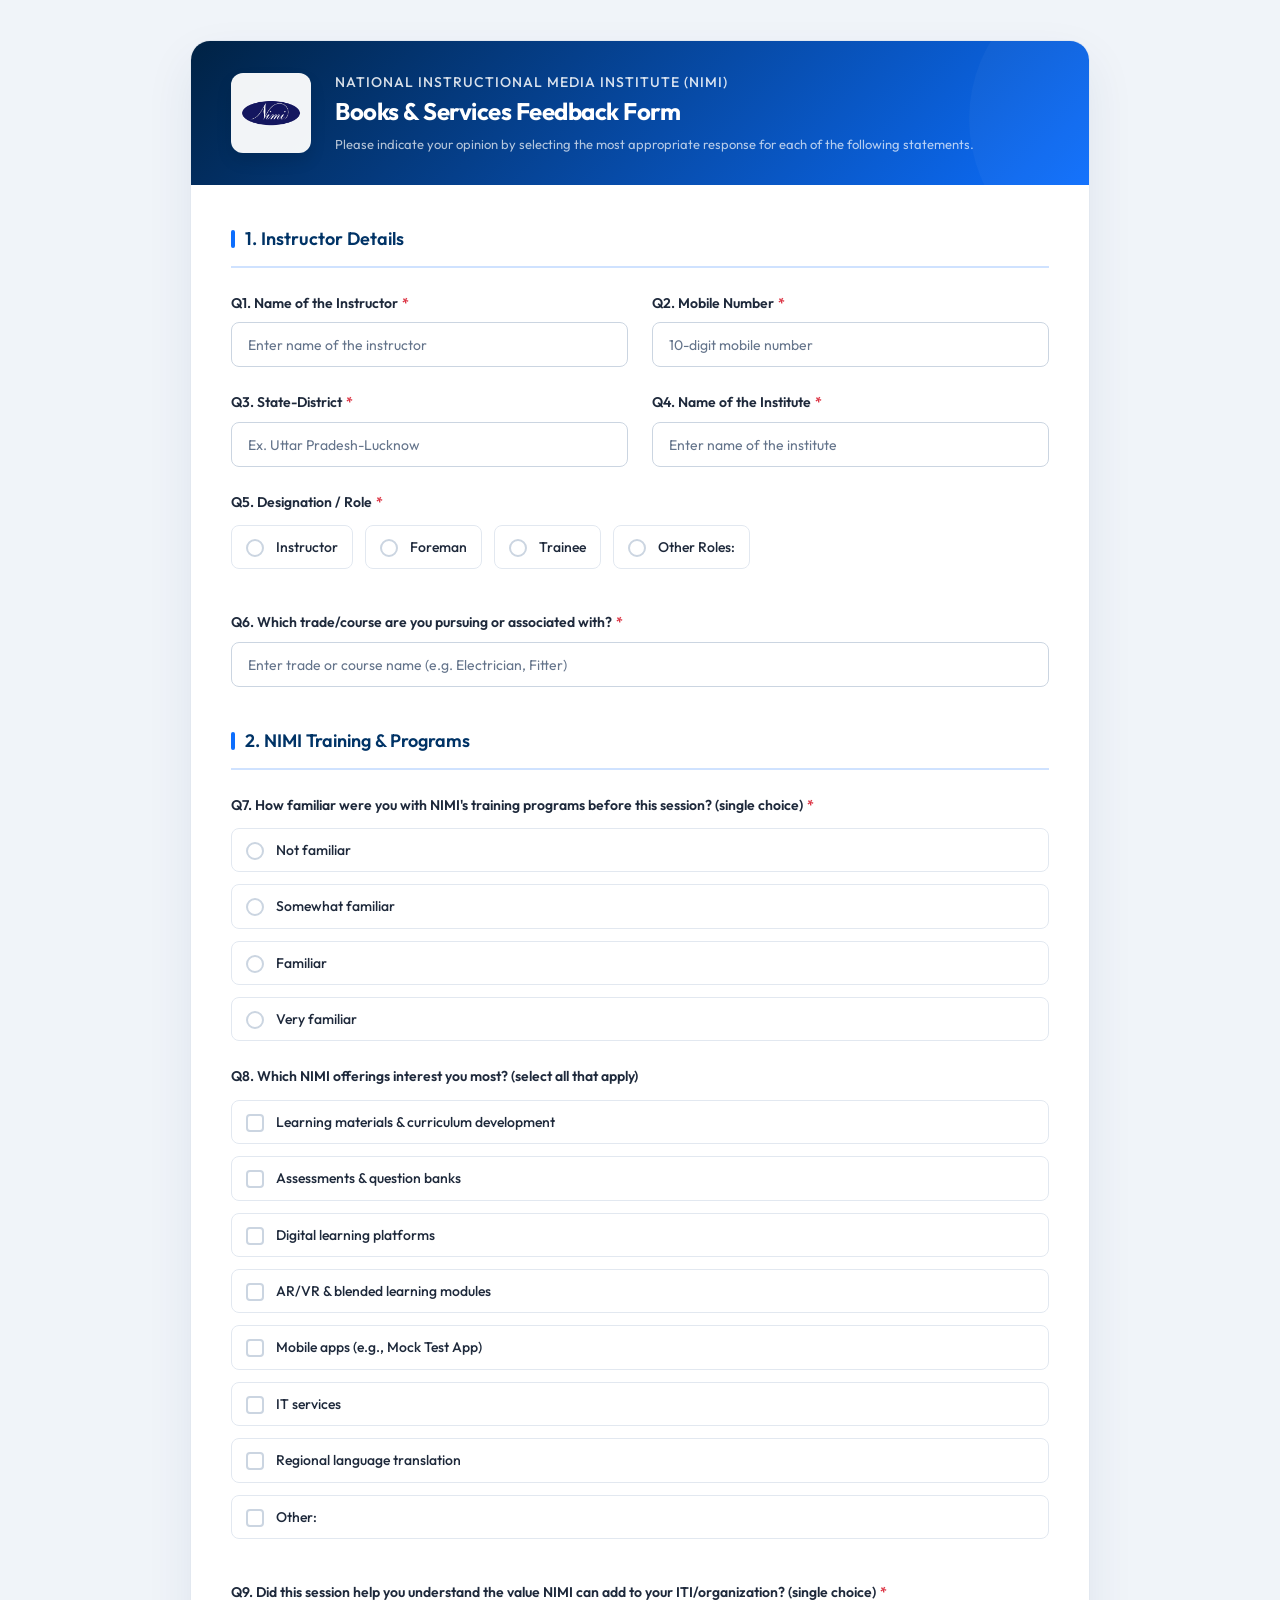
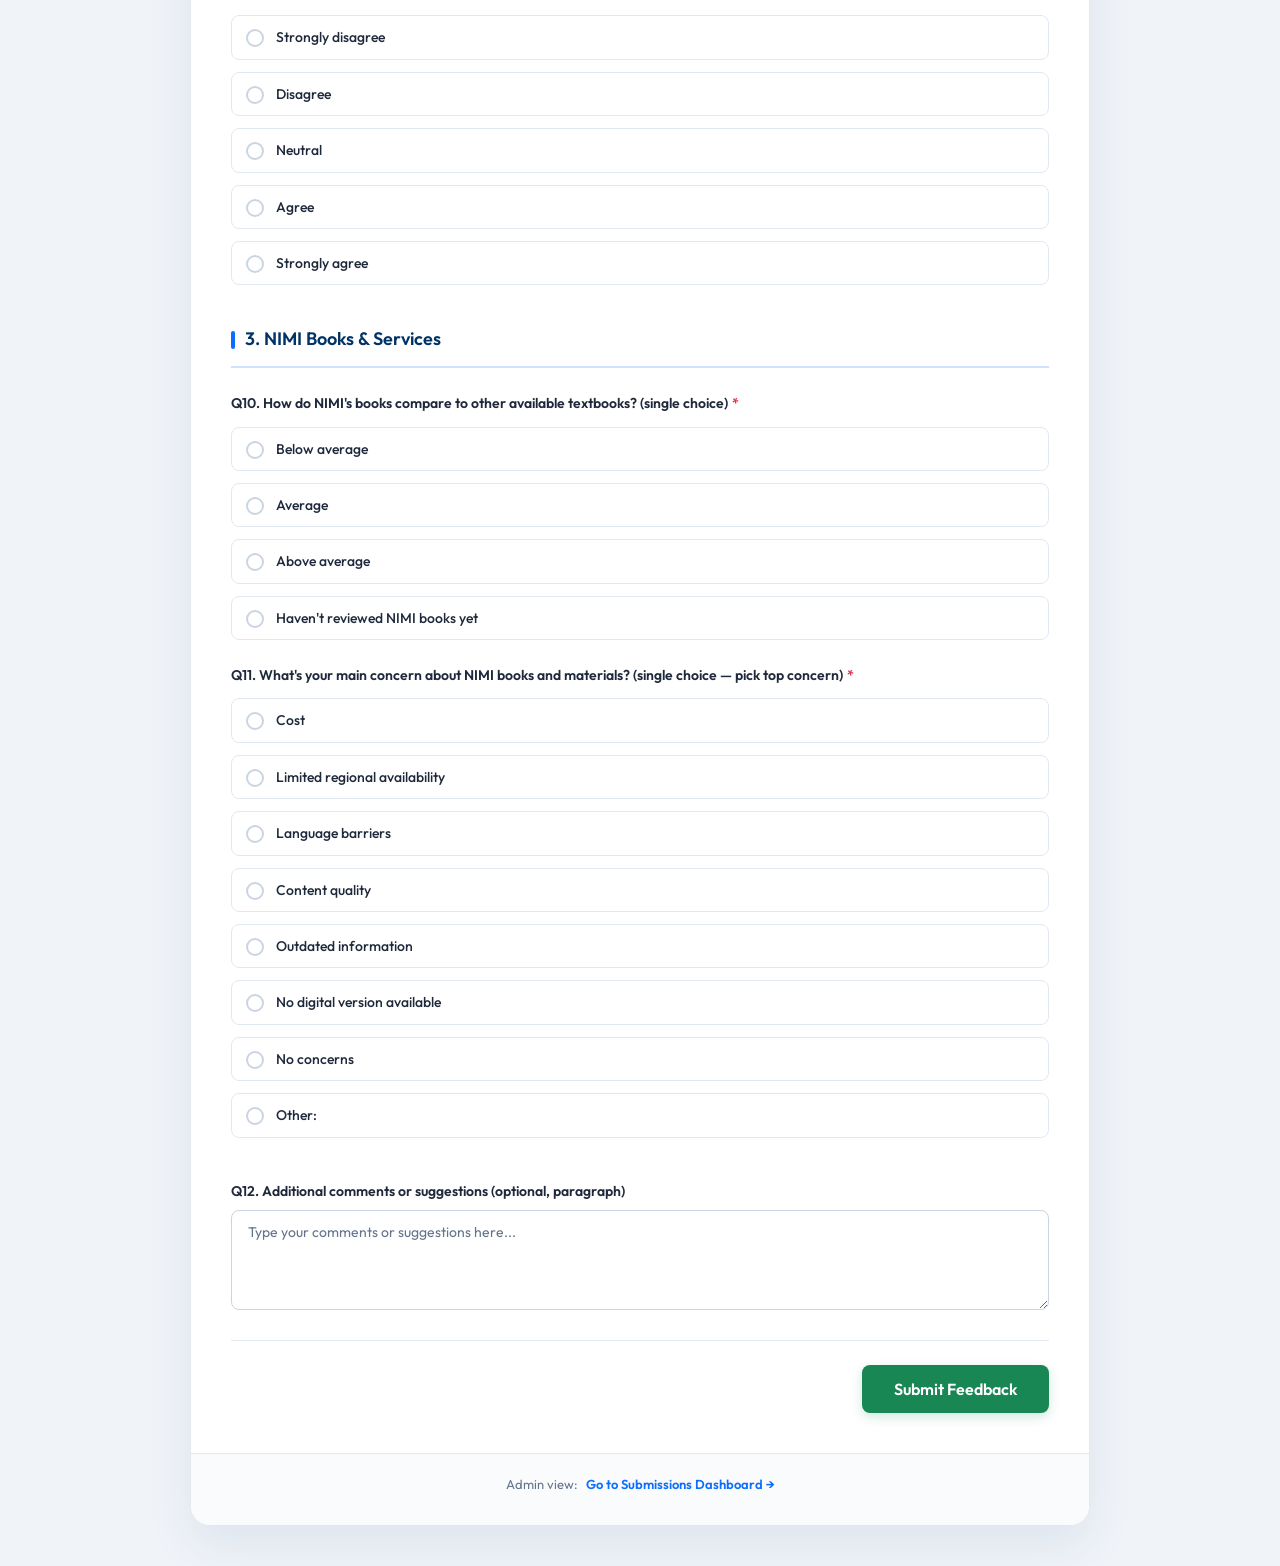
==== index.html @ 2b8c5e29 "Remove Session & Registration Details section" ====
<!DOCTYPE html>
<html lang="en">
<head>
  <meta charset="UTF-8">
  <meta name="viewport" content="width=device-width, initial-scale=1.0">
  <title>NIMI Feedback Form</title>
  <!-- SEO Meta Tags -->
  <meta name="description" content="Provide your valuable feedback on NIMI's training programs, books, and digital services.">
  <link rel="stylesheet" href="css/style.css">
</head>
<body>

  <div class="main-card">
    <!-- Header Banner styled like NIMI Reference Page -->
    <header class="header-banner">
      <div class="logo-container">
        <img src="assets/images/nimilogo.png" alt="NIMI Logo" class="logo-img">
      </div>
      <div class="header-text">
        <h2>National Instructional Media Institute (NIMI)</h2>
        <h1>Books & Services Feedback Form</h1>
        <p class="header-subtitle">Please indicate your opinion by selecting the most appropriate response for each of the following statements.</p>
      </div>
    </header>

    <!-- Feedback Form -->
    <form id="nimi-feedback-form" class="feedback-form" novalidate>
      
      <!-- Section 1: Instructor Details -->
      <section class="form-section">
        <h3 class="section-title">1. Instructor Details</h3>
        
        <div class="form-grid">
          
          <!-- Q1. Name of the Instructor (Col 6) -->
          <div class="form-group col-6">
            <label for="q1-name" class="form-label">
              Q1. Name of the Instructor <span class="required-star">*</span>
            </label>
            <input type="text" id="q1-name" name="entry.664861220" class="form-control" placeholder="Enter name of the instructor" required>
            <span class="error-msg">Please enter name of the instructor.</span>
          </div>

          <!-- Q2. Mobile Number (Col 6) -->
          <div class="form-group col-6">
            <label for="q2-mobile" class="form-label">
              Q2. Mobile Number <span class="required-star">*</span>
            </label>
            <input type="tel" id="q2-mobile" name="entry.2143350599" class="form-control" placeholder="10-digit mobile number" required pattern="[0-9]{10}">
            <span class="error-msg">Please enter a valid 10-digit mobile number.</span>
          </div>

          <!-- Q3. State-District (Col 6) -->
          <div class="form-group col-6">
            <label for="q3-state-district" class="form-label">
              Q3. State-District <span class="required-star">*</span>
            </label>
            <input type="text" id="q3-state-district" name="entry.968278358" class="form-control" placeholder="Ex. Uttar Pradesh-Lucknow" required>
            <span class="error-msg">Please enter State-District.</span>
          </div>

          <!-- Q4. Name of the Institute (Col 6) -->
          <div class="form-group col-6">
            <label for="q4-institute" class="form-label">
              Q4. Name of the Institute <span class="required-star">*</span>
            </label>
            <input type="text" id="q4-institute" name="entry.898493162" class="form-control" placeholder="Enter name of the institute" required>
            <span class="error-msg">Please enter name of the institute.</span>
          </div>

          <!-- Q5. Designation / Role (Col 12) -->
          <div class="form-group col-12">
            <label class="form-label">
              Q5. Designation / Role <span class="required-star">*</span>
            </label>
            <div class="options-list horizontal">
              <label class="option-item">
                <input type="radio" name="entry.1264561356" value="INSTRUCTOR" class="option-input" required>
                <span class="option-label">Instructor</span>
              </label>
              <label class="option-item">
                <input type="radio" name="entry.1264561356" value="FOREMAN" class="option-input">
                <span class="option-label">Foreman</span>
              </label>
              <label class="option-item">
                <input type="radio" name="entry.1264561356" value="TRAINEE" class="option-input">
                <span class="option-label">Trainee</span>
              </label>
              <label class="option-item">
                <input type="radio" name="entry.1264561356" value="__other_option__" id="q5-radio-other" class="option-input">
                <span class="option-label">Other Roles:</span>
              </label>
            </div>
            <!-- Conditional other response field -->
            <div class="other-input-wrapper" id="q5-other-wrapper">
              <input type="text" name="entry.1264561356.other_option_response" id="q5-other-text" class="form-control" placeholder="Please specify your role">
            </div>
            <span class="error-msg">Please select your designation/role.</span>
          </div>

          <!-- Q6. Trade / Course (Col 12) -->
          <div class="form-group col-12">
            <label for="q6-trade" class="form-label">
              Q6. Which trade/course are you pursuing or associated with? <span class="required-star">*</span>
            </label>
            <input type="text" id="q6-trade" name="entry.1746385385" class="form-control" placeholder="Enter trade or course name (e.g. Electrician, Fitter)" required>
            <span class="error-msg">Please enter your trade or course.</span>
          </div>

        </div>


      </section>

      <!-- Section 2: NIMI Training & Programs -->
      <section class="form-section">
        <h3 class="section-title">2. NIMI Training & Programs</h3>
        <div class="form-grid">
          
          <!-- Q7. Familiarity with NIMI -->
          <div class="form-group col-12">
            <label class="form-label">
              Q7. How familiar were you with NIMI's training programs before this session? (single choice) <span class="required-star">*</span>
            </label>
            <div class="options-list">
              <label class="option-item">
                <input type="radio" name="entry.116515421" value="Not aware at all" class="option-input" required>
                <span class="option-label">Not familiar</span>
              </label>
              <label class="option-item">
                <input type="radio" name="entry.116515421" value="Slightly aware" class="option-input">
                <span class="option-label">Somewhat familiar</span>
              </label>
              <label class="option-item">
                <input type="radio" name="entry.116515421" value="Moderately aware" class="option-input">
                <span class="option-label">Familiar</span>
              </label>
              <label class="option-item">
                <input type="radio" name="entry.116515421" value="Extremely aware" class="option-input">
                <span class="option-label">Very familiar</span>
              </label>
            </div>
            <span class="error-msg">Please select your familiarity with NIMI's training programs.</span>
          </div>

          <!-- Q8. NIMI Aspects of Interest (Checkboxes) -->
          <div class="form-group col-12">
            <label class="form-label">
              Q8. Which NIMI offerings interest you most? (select all that apply)
            </label>
            <div class="options-list">
              <label class="option-item">
                <input type="checkbox" name="entry.588684866" value="IMPS / Educational Materials development and modernization" class="option-input">
                <span class="option-label">Learning materials & curriculum development</span>
              </label>
              <label class="option-item">
                <input type="checkbox" name="entry.588684866" value="Assessment and examination services (Question Bank)" class="option-input">
                <span class="option-label">Assessments & question banks</span>
              </label>
              <label class="option-item">
                <input type="checkbox" name="entry.588684866" value="Digital learning platforms (Online)" class="option-input">
                <span class="option-label">Digital learning platforms</span>
              </label>
              <label class="option-item">
                <input type="checkbox" name="entry.588684866" value="AR/VR Modules & Blended Learning" class="option-input">
                <span class="option-label">AR/VR & blended learning modules</span>
              </label>
              <label class="option-item">
                <input type="checkbox" name="entry.588684866" value="Applications (Ex. NIMI Mock Test App)" class="option-input">
                <span class="option-label">Mobile apps (e.g., Mock Test App)</span>
              </label>
              <label class="option-item">
                <input type="checkbox" name="entry.588684866" value="NIMI IT Services" class="option-input">
                <span class="option-label">IT services</span>
              </label>
              <label class="option-item">
                <input type="checkbox" name="entry.588684866" value="Translation Into HIndi And other Regional languages" class="option-input">
                <span class="option-label">Regional language translation</span>
              </label>
              <label class="option-item">
                <input type="checkbox" name="entry.588684866" value="__other_option__" id="q8-checkbox-other" class="option-input">
                <span class="option-label">Other:</span>
              </label>
            </div>
            <!-- Conditional other response field -->
            <div class="other-input-wrapper" id="q8-other-wrapper">
              <input type="text" name="entry.588684866.other_option_response" id="q8-other-text" class="form-control" placeholder="Please specify other offerings">
            </div>
          </div>

          <!-- Q9. Value Addition of Presentation -->
          <div class="form-group col-12">
            <label class="form-label">
              Q9. Did this session help you understand the value NIMI can add to your ITI/organization? (single choice) <span class="required-star">*</span>
            </label>
            <div class="options-list">
              <label class="option-item">
                <input type="radio" name="entry.1160909724" value="Strongly disagree" class="option-input" required>
                <span class="option-label">Strongly disagree</span>
              </label>
              <label class="option-item">
                <input type="radio" name="entry.1160909724" value="Disagree" class="option-input">
                <span class="option-label">Disagree</span>
              </label>
              <label class="option-item">
                <input type="radio" name="entry.1160909724" value="Neutral" class="option-input">
                <span class="option-label">Neutral</span>
              </label>
              <label class="option-item">
                <input type="radio" name="entry.1160909724" value="Agree" class="option-input">
                <span class="option-label">Agree</span>
              </label>
              <label class="option-item">
                <input type="radio" name="entry.1160909724" value="Strongly agree" class="option-input">
                <span class="option-label">Strongly agree</span>
              </label>
            </div>
            <span class="error-msg">Please rate the value addition.</span>
          </div>

        </div>
      </section>

      <!-- Section 3: NIMI Books & Services -->
      <section class="form-section">
        <h3 class="section-title">3. NIMI Books & Services</h3>
        <div class="form-grid">
          
          <!-- Q10. Quality rating -->
          <div class="form-group col-12">
            <label class="form-label">
              Q10. How do NIMI's books compare to other available textbooks? (single choice) <span class="required-star">*</span>
            </label>
            <div class="options-list">
              <label class="option-item">
                <input type="radio" name="entry.197976167" value="below average" class="option-input" required>
                <span class="option-label">Below average</span>
              </label>
              <label class="option-item">
                <input type="radio" name="entry.197976167" value="Average" class="option-input">
                <span class="option-label">Average</span>
              </label>
              <label class="option-item">
                <input type="radio" name="entry.197976167" value="Above average" class="option-input">
                <span class="option-label">Above average</span>
              </label>
              <label class="option-item">
                <input type="radio" name="entry.197976167" value="Haven't seen NIMI books yet" class="option-input">
                <span class="option-label">Haven't reviewed NIMI books yet</span>
              </label>
            </div>
            <span class="error-msg">Please rate how NIMI books compare.</span>
          </div>

          <!-- Q11. Primary concern (Radios) -->
          <div class="form-group col-12">
            <label class="form-label">
              Q11. What's your main concern about NIMI books and materials? (single choice — pick top concern) <span class="required-star">*</span>
            </label>
            <div class="options-list">
              <label class="option-item">
                <input type="radio" name="entry.1081723276" value="Cost/affordability" class="option-input" required>
                <span class="option-label">Cost</span>
              </label>
              <label class="option-item">
                <input type="radio" name="entry.1081723276" value="Limited availability in my region" class="option-input">
                <span class="option-label">Limited regional availability</span>
              </label>
              <label class="option-item">
                <input type="radio" name="entry.1081723276" value="Language barriers" class="option-input">
                <span class="option-label">Language barriers</span>
              </label>
              <label class="option-item">
                <input type="radio" name="entry.1081723276" value="Quality of content" class="option-input">
                <span class="option-label">Content quality</span>
              </label>
              <label class="option-item">
                <input type="radio" name="entry.1081723276" value="Outdated information" class="option-input">
                <span class="option-label">Outdated information</span>
              </label>
              <label class="option-item">
                <input type="radio" name="entry.1081723276" value="Lack of digital versions" class="option-input">
                <span class="option-label">No digital version available</span>
              </label>
              <label class="option-item">
                <input type="radio" name="entry.1081723276" value="No concerns - they meet our needs" class="option-input">
                <span class="option-label">No concerns</span>
              </label>
              <label class="option-item">
                <input type="radio" name="entry.1081723276" value="__other_option__" id="q11-radio-other" class="option-input">
                <span class="option-label">Other:</span>
              </label>
            </div>
            <!-- Conditional other response field -->
            <div class="other-input-wrapper" id="q11-other-wrapper">
              <input type="text" name="entry.1081723276.other_option_response" id="q11-other-text" class="form-control" placeholder="Please specify other concern">
            </div>
            <span class="error-msg">Please select your primary concern.</span>
          </div>

          <!-- Q12. Suggestions -->
          <div class="form-group col-12">
            <label for="q12-comments" class="form-label">
              Q12. Additional comments or suggestions (optional, paragraph)
            </label>
            <textarea id="q12-comments" name="comments_text" class="form-control" placeholder="Type your comments or suggestions here..."></textarea>
          </div>

        </div>
      </section>

      <!-- Form Submission Action -->
      <div class="form-actions">
        <button type="submit" id="submit-btn" class="btn-submit">
          <span class="spinner" id="btn-spinner"></span>
          <span id="btn-text">Submit Feedback</span>
        </button>
      </div>

    </form>

    <!-- Subtle footer linking to submissions dashboard -->
    <div style="text-align: center; padding: 20px 0 30px; border-top: 1px solid var(--border-color); background-color: #fafbfc; display: flex; justify-content: center; align-items: center; gap: 8px;">
      <span style="font-size: 13px; color: var(--text-muted);">Admin view:</span>
      <a href="dashboard.html" style="font-size: 13px; color: var(--primary-color); text-decoration: none; font-weight: 600; transition: color var(--transition-fast);" onmouseover="this.style.color='var(--primary-hover)'" onmouseout="this.style.color='var(--primary-color)'">
        Go to Submissions Dashboard &rarr;
      </a>
    </div>
  </div>

  <!-- Success Modal Popup -->
  <div class="modal-overlay" id="success-modal">
    <div class="modal-card">
      <div class="success-icon-container">
        <svg class="success-svg" viewBox="0 0 52 52">
          <circle class="success-circle" cx="26" cy="26" r="25" fill="none"/>
          <path class="success-check" fill="none" d="M14.1 27.2l7.1 7.2 16.7-16.8"/>
        </svg>
      </div>
      <h3>Feedback Submitted!</h3>
      <p>Thank you for taking the time to share your feedback. Your response has been recorded and sent to the Google Sheet successfully.</p>
      <button class="btn-modal-close" id="close-modal-btn">Close Page</button>
    </div>
  </div>

  <script src="js/script.js"></script>
</body>
</html>
---- css/style.css ----
/* Import Modern Premium Typography */
@import url('https://fonts.googleapis.com/css2?family=Outfit:wght@300;400;500;600;700&display=swap');

/* CSS Variables for Premium Design System */
:root {
  --font-family: 'Outfit', -apple-system, BlinkMacSystemFont, "Segoe UI", Roboto, sans-serif;
  
  /* Color Palette */
  --bg-primary: #f0f4f9;
  --card-bg: #ffffff;
  --text-main: #1e293b;
  --text-muted: #64748b;
  
  --primary-gradient: linear-gradient(135deg, #002244 0%, #0d6efd 100%);
  --primary-color: #0d6efd;
  --primary-hover: #0a58ca;
  --primary-light: #e7f1ff;
  
  --accent-blue: #003366;
  --accent-light: #cfe2ff;
  
  --success-color: #198754;
  --success-light: #d1e7dd;
  --success-border: #badbcc;
  
  --danger-color: #dc3545;
  --danger-light: #f8d7da;
  
  /* Borders and Shadows */
  --border-color: #e2e8f0;
  --input-border: #cbd5e1;
  --input-focus-border: #3b82f6;
  --input-focus-shadow: rgba(59, 130, 246, 0.15);
  
  --radius-sm: 8px;
  --radius-md: 12px;
  --radius-lg: 20px;
  
  --shadow-sm: 0 2px 4px rgba(0, 0, 0, 0.02);
  --shadow-md: 0 10px 20px rgba(0, 51, 102, 0.04);
  --shadow-lg: 0 20px 48px rgba(0, 51, 102, 0.08);
  
  /* Transitions */
  --transition-fast: 0.2s cubic-bezier(0.4, 0, 0.2, 1);
  --transition-normal: 0.3s cubic-bezier(0.4, 0, 0.2, 1);
}

/* Base resets */
* {
  box-sizing: border-box;
  margin: 0;
  padding: 0;
}

body {
  font-family: var(--font-family);
  background-color: var(--bg-primary);
  color: var(--text-main);
  line-height: 1.6;
  -webkit-font-smoothing: antialiased;
  -moz-osx-font-smoothing: grayscale;
  padding: 40px 20px;
  display: flex;
  justify-content: center;
  align-items: center;
  min-height: 100vh;
}

/* Main Container Card */
.main-card {
  background: var(--card-bg);
  width: 100%;
  max-width: 900px;
  border-radius: var(--radius-lg);
  box-shadow: var(--shadow-lg);
  overflow: hidden;
  border: 1px solid var(--border-color);
  animation: slideUp 0.6s cubic-bezier(0.16, 1, 0.3, 1) forwards;
}

/* Header Styling */
.header-banner {
  background: var(--primary-gradient);
  color: white;
  padding: 30px 40px;
  display: flex;
  align-items: center;
  gap: 24px;
  position: relative;
  overflow: hidden;
}

.header-banner::before {
  content: '';
  position: absolute;
  top: -50%;
  right: -20%;
  width: 300px;
  height: 300px;
  background: rgba(255, 255, 255, 0.03);
  border-radius: 50%;
  pointer-events: none;
}

.logo-container {
  background: rgba(255, 255, 255, 0.95);
  padding: 10px;
  border-radius: var(--radius-md);
  box-shadow: 0 8px 16px rgba(0, 0, 0, 0.1);
  display: flex;
  align-items: center;
  justify-content: center;
  flex-shrink: 0;
  width: 80px;
  height: 80px;
  transition: transform var(--transition-normal);
}

.logo-container:hover {
  transform: scale(1.05);
}

.logo-img {
  max-width: 100%;
  max-height: 100%;
  object-fit: contain;
}

.header-text {
  display: flex;
  flex-direction: column;
  gap: 4px;
}

.header-text h1 {
  font-size: 24px;
  font-weight: 700;
  letter-spacing: -0.5px;
  line-height: 1.2;
}

.header-text h2 {
  font-size: 14px;
  font-weight: 500;
  color: rgba(255, 255, 255, 0.85);
  text-transform: uppercase;
  letter-spacing: 1px;
}

.header-subtitle {
  font-size: 13px;
  color: rgba(255, 255, 255, 0.7);
  margin-top: 4px;
}

/* Form Styling */
.feedback-form {
  padding: 40px;
}

/* Section Styling */
.form-section {
  margin-bottom: 40px;
  animation: fadeIn 0.8s ease-out forwards;
}

.form-section:last-of-type {
  margin-bottom: 30px;
}

.section-title {
  font-size: 18px;
  font-weight: 600;
  color: var(--accent-blue);
  padding-bottom: 12px;
  margin-bottom: 24px;
  border-bottom: 2px solid var(--accent-light);
  display: flex;
  align-items: center;
  gap: 10px;
}

.section-title::before {
  content: '';
  display: inline-block;
  width: 4px;
  height: 18px;
  background-color: var(--primary-color);
  border-radius: 2px;
}

/* Grid Layout for Inputs */
.form-grid {
  display: grid;
  grid-template-columns: repeat(12, 1fr);
  gap: 24px;
}

.col-12, .full-width {
  grid-column: span 12;
}

.col-6 {
  grid-column: span 6;
}

.col-4 {
  grid-column: span 4;
}

/* Input Fields */
.form-group {
  display: flex;
  flex-direction: column;
  gap: 8px;
}

.form-label {
  font-size: 14px;
  font-weight: 600;
  color: var(--text-main);
  display: flex;
  align-items: center;
  gap: 4px;
}

.required-star {
  color: var(--danger-color);
}

.form-control {
  font-family: var(--font-family);
  font-size: 15px;
  padding: 12px 16px;
  border: 1px solid var(--input-border);
  border-radius: var(--radius-sm);
  color: var(--text-main);
  background-color: #ffffff;
  transition: border-color var(--transition-fast), box-shadow var(--transition-fast);
  width: 100%;
  outline: none;
}

.form-control:focus {
  border-color: var(--input-focus-border);
  box-shadow: 0 0 0 4px var(--input-focus-shadow);
}

.form-control::placeholder {
  color: var(--text-muted);
  font-size: 14px;
}

.form-hint {
  font-size: 12px;
  color: var(--text-muted);
  margin-top: 2px;
}

/* Textarea Specific */
textarea.form-control {
  resize: vertical;
  min-height: 100px;
}

/* Option Groups (Radios & Checkboxes) */
.options-list {
  display: flex;
  flex-direction: column;
  gap: 12px;
  margin-top: 4px;
}

.options-list.horizontal {
  flex-direction: row;
  flex-wrap: wrap;
}

.option-item {
  display: flex;
  align-items: flex-start;
  gap: 12px;
  cursor: pointer;
  padding: 10px 14px;
  border: 1px solid var(--border-color);
  border-radius: var(--radius-sm);
  transition: background-color var(--transition-fast), border-color var(--transition-fast);
}

.option-item:hover {
  background-color: var(--primary-light);
  border-color: var(--accent-light);
}

/* Custom Checkbox and Radio styling */
.option-input {
  appearance: none;
  -webkit-appearance: none;
  background-color: #fff;
  margin: 3px 0 0 0;
  font: inherit;
  color: var(--primary-color);
  width: 18px;
  height: 18px;
  border: 2px solid var(--input-border);
  display: grid;
  place-content: center;
  transition: border-color var(--transition-fast), background-color var(--transition-fast);
  cursor: pointer;
  flex-shrink: 0;
}

/* Radio Specific shape */
.option-input[type="radio"] {
  border-radius: 50%;
}

.option-input[type="radio"]::before {
  content: "";
  width: 8px;
  height: 8px;
  border-radius: 50%;
  transform: scale(0);
  transition: var(--transition-fast) transform;
  background-color: #fff;
}

.option-input[type="radio"]:checked {
  background-color: var(--primary-color);
  border-color: var(--primary-color);
}

.option-input[type="radio"]:checked::before {
  transform: scale(1);
}

/* Checkbox Specific shape */
.option-input[type="checkbox"] {
  border-radius: 4px;
}

.option-input[type="checkbox"]::before {
  content: "";
  width: 10px;
  height: 6px;
  border-left: 2px solid #fff;
  border-bottom: 2px solid #fff;
  transform: rotate(-45deg) scale(0);
  transform-origin: bottom left;
  margin-top: -3px;
  margin-left: 1px;
  transition: var(--transition-fast) transform;
}

.option-input[type="checkbox"]:checked {
  background-color: var(--primary-color);
  border-color: var(--primary-color);
}

.option-input[type="checkbox"]:checked::before {
  transform: rotate(-45deg) scale(1);
}

.option-label {
  font-size: 14px;
  font-weight: 500;
  color: var(--text-main);
  user-select: none;
  cursor: pointer;
}

/* Conditional Other Text Field wrapper */
.other-input-wrapper {
  margin-top: 10px;
  margin-left: 30px;
  max-height: 0;
  overflow: hidden;
  opacity: 0;
  transition: max-height var(--transition-normal) ease-out, opacity var(--transition-normal) ease-out;
}

.other-input-wrapper.show {
  max-height: 100px;
  opacity: 1;
}

/* Premium 1-5 Rating Scale styling */
.rating-scale-container {
  display: flex;
  flex-direction: column;
  gap: 10px;
  margin-top: 6px;
}

.rating-scale {
  display: flex;
  gap: 16px;
  justify-content: flex-start;
  align-items: center;
}

.rating-option {
  position: relative;
  cursor: pointer;
  width: 50px;
  height: 50px;
  display: flex;
  justify-content: center;
  align-items: center;
}

.rating-option input[type="radio"] {
  position: absolute;
  opacity: 0;
  width: 0;
  height: 0;
}

.rating-number {
  width: 100%;
  height: 100%;
  display: flex;
  justify-content: center;
  align-items: center;
  border-radius: 50%;
  border: 2px solid var(--input-border);
  background-color: #fff;
  font-size: 16px;
  font-weight: 600;
  color: var(--text-main);
  transition: all var(--transition-fast);
}

.rating-option:hover .rating-number {
  border-color: var(--primary-color);
  background-color: var(--primary-light);
  transform: translateY(-2px);
  box-shadow: 0 4px 8px rgba(13, 110, 253, 0.15);
}

.rating-option input[type="radio"]:checked + .rating-number {
  background: var(--primary-gradient);
  border-color: transparent;
  color: #ffffff;
  transform: scale(1.08);
  box-shadow: 0 6px 12px rgba(13, 110, 253, 0.25);
}

.rating-option input[type="radio"]:focus-visible + .rating-number {
  outline: none;
  box-shadow: 0 0 0 4px var(--input-focus-shadow);
  border-color: var(--input-focus-border);
}

.rating-labels {
  display: flex;
  justify-content: space-between;
  max-width: 314px;
  padding: 0 4px;
  font-size: 12px;
  font-weight: 600;
  color: var(--text-muted);
  text-transform: uppercase;
  letter-spacing: 0.5px;
}

/* Form Actions (Submit) */
.form-actions {
  display: flex;
  justify-content: flex-end;
  margin-top: 30px;
  border-top: 1px solid var(--border-color);
  padding-top: 24px;
}

.btn-submit {
  font-family: var(--font-family);
  font-size: 16px;
  font-weight: 600;
  color: #ffffff;
  background-color: var(--success-color);
  border: none;
  border-radius: var(--radius-sm);
  padding: 14px 32px;
  cursor: pointer;
  box-shadow: 0 4px 12px rgba(25, 135, 84, 0.2);
  transition: background-color var(--transition-fast), transform var(--transition-fast), box-shadow var(--transition-fast);
  display: flex;
  align-items: center;
  gap: 10px;
}

.btn-submit:hover {
  background-color: #146c43;
  box-shadow: 0 6px 16px rgba(25, 135, 84, 0.3);
  transform: translateY(-1px);
}

.btn-submit:active {
  transform: translateY(0);
}

.btn-submit:disabled {
  background-color: var(--text-muted);
  cursor: not-allowed;
  box-shadow: none;
  transform: none;
}

/* Loading spinner */
.spinner {
  width: 20px;
  height: 20px;
  border: 3px solid rgba(255, 255, 255, 0.3);
  border-radius: 50%;
  border-top-color: #fff;
  animation: spin 1s linear infinite;
  display: none;
}

/* Modal Overlay (Success popup) */
.modal-overlay {
  position: fixed;
  top: 0;
  left: 0;
  right: 0;
  bottom: 0;
  background-color: rgba(0, 34, 68, 0.4);
  backdrop-filter: blur(8px);
  -webkit-backdrop-filter: blur(8px);
  display: flex;
  justify-content: center;
  align-items: center;
  z-index: 1000;
  opacity: 0;
  pointer-events: none;
  transition: opacity var(--transition-normal);
  padding: 20px;
}

.modal-overlay.show {
  opacity: 1;
  pointer-events: all;
}

.modal-card {
  background: var(--card-bg);
  max-width: 480px;
  width: 100%;
  border-radius: var(--radius-lg);
  box-shadow: var(--shadow-lg);
  padding: 40px;
  text-align: center;
  border: 1px solid var(--border-color);
  transform: scale(0.9);
  transition: transform var(--transition-normal);
  display: flex;
  flex-direction: column;
  align-items: center;
  gap: 20px;
}

.modal-overlay.show .modal-card {
  transform: scale(1);
}

.success-icon-container {
  width: 80px;
  height: 80px;
  background-color: var(--success-light);
  border-radius: 50%;
  display: flex;
  align-items: center;
  justify-content: center;
  animation: pulseSuccess 2s infinite;
}

.success-svg {
  width: 40px;
  height: 40px;
  stroke: var(--success-color);
  stroke-width: 3px;
  fill: none;
  stroke-dasharray: 100;
  stroke-dashoffset: 100;
}

.modal-overlay.show .success-svg {
  animation: drawCheck 0.8s 0.3s ease-in-out forwards;
}

.modal-card h3 {
  font-size: 22px;
  font-weight: 700;
  color: var(--accent-blue);
}

.modal-card p {
  font-size: 15px;
  color: var(--text-muted);
  line-height: 1.5;
}

.btn-modal-close {
  font-family: var(--font-family);
  font-size: 14px;
  font-weight: 600;
  color: var(--primary-color);
  background-color: var(--primary-light);
  border: none;
  border-radius: var(--radius-sm);
  padding: 12px 24px;
  cursor: pointer;
  transition: background-color var(--transition-fast), color var(--transition-fast);
  margin-top: 10px;
}

.btn-modal-close:hover {
  background-color: var(--primary-color);
  color: #ffffff;
}

/* Animations */
@keyframes slideUp {
  from {
    opacity: 0;
    transform: translateY(30px);
  }
  to {
    opacity: 1;
    transform: translateY(0);
  }
}

@keyframes fadeIn {
  from {
    opacity: 0;
  }
  to {
    opacity: 1;
  }
}

@keyframes spin {
  to { transform: rotate(360deg); }
}

@keyframes pulseSuccess {
  0% {
    box-shadow: 0 0 0 0 rgba(25, 135, 84, 0.4);
  }
  70% {
    box-shadow: 0 0 0 15px rgba(25, 135, 84, 0);
  }
  100% {
    box-shadow: 0 0 0 0 rgba(25, 135, 84, 0);
  }
}

@keyframes drawCheck {
  to {
    stroke-dashoffset: 0;
  }
}

/* Error States */
.error-msg {
  color: var(--danger-color);
  font-size: 12px;
  font-weight: 500;
  margin-top: 4px;
  display: none;
}

.form-group.has-error .form-control {
  border-color: var(--danger-color);
}

.form-group.has-error .form-control:focus {
  box-shadow: 0 0 0 4px rgba(220, 53, 69, 0.15);
}

.form-group.has-error .error-msg {
  display: block;
}

/* Media Queries for Mobile Responsiveness */
@media (max-width: 768px) {
  body {
    padding: 20px 10px;
  }
  
  .header-banner {
    padding: 24px 20px;
    flex-direction: column;
    text-align: center;
    gap: 16px;
  }
  
  .logo-container {
    width: 70px;
    height: 70px;
    padding: 8px;
  }
  
  .header-text h1 {
    font-size: 20px;
  }
  
  .feedback-form {
    padding: 24px 20px;
  }
  
  .form-grid {
    grid-template-columns: repeat(12, 1fr);
    gap: 20px;
  }
  
  .col-12, .col-6, .col-4, .full-width {
    grid-column: span 12;
  }
  
  .other-input-wrapper {
    margin-left: 20px;
  }
  
  .form-actions {
    justify-content: center;
  }
  
  .btn-submit {
    width: 100%;
    justify-content: center;
  }
}
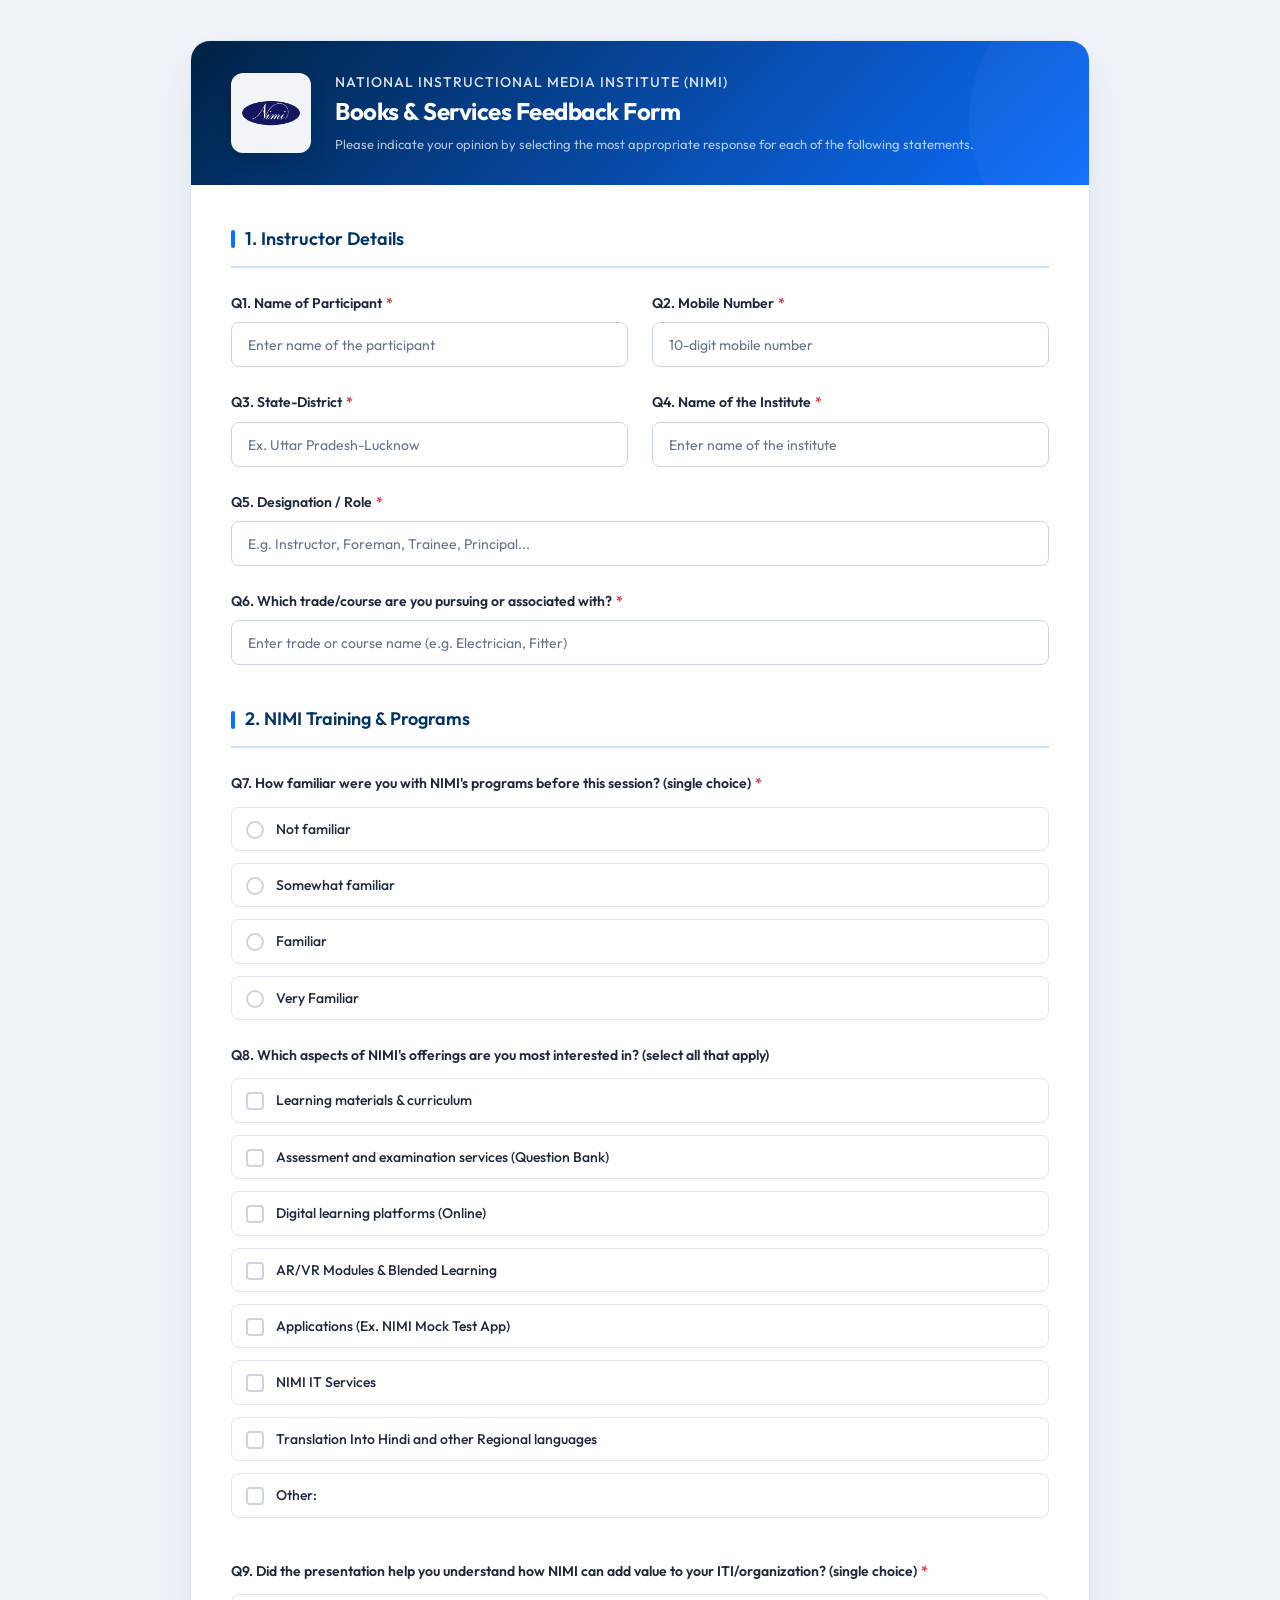
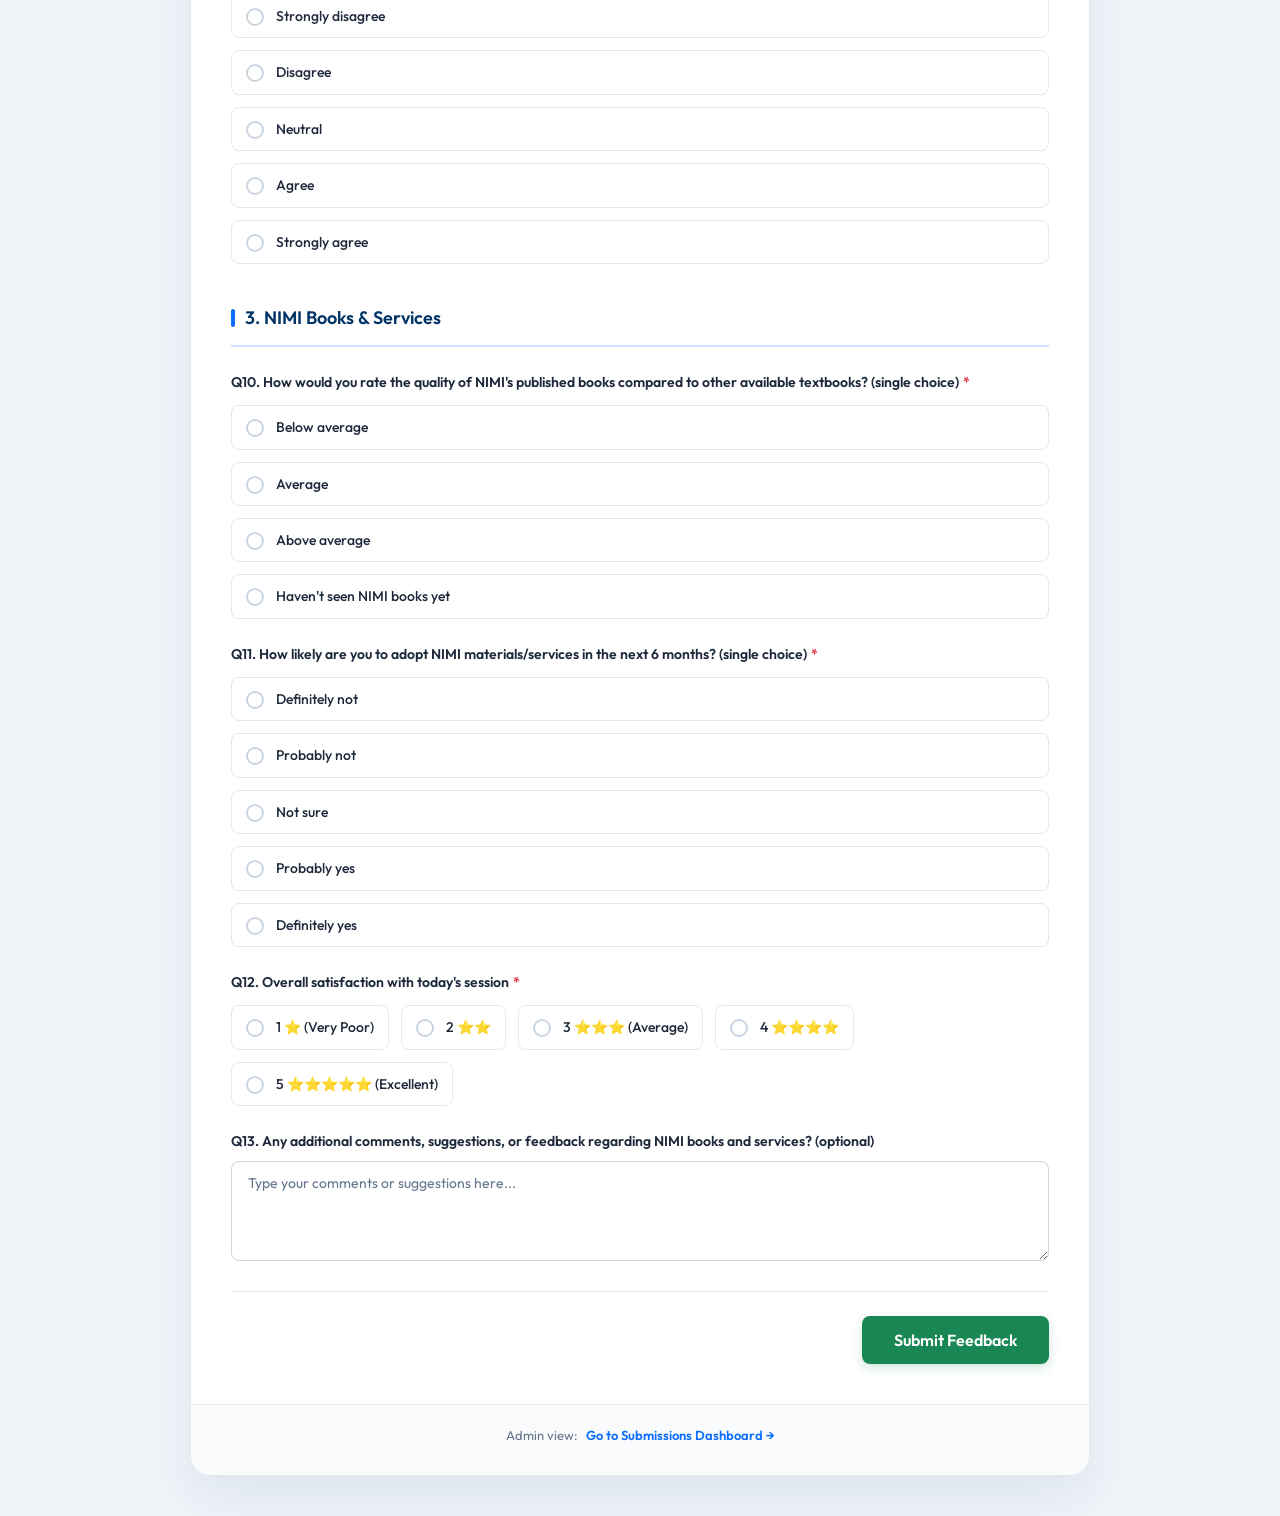
==== commit 7bf53bcc: "Update form to match NIMI Google Form (Q1-Q13, new entry IDs, Q11=likelihood, Q12=satisfaction)" ====
--- a/index.html
+++ b/index.html
@@ -32,13 +32,13 @@
         
         <div class="form-grid">
           
-          <!-- Q1. Name of the Instructor (Col 6) -->
+          <!-- Q1. Name of Participant (Col 6) -->
           <div class="form-group col-6">
             <label for="q1-name" class="form-label">
-              Q1. Name of the Instructor <span class="required-star">*</span>
-            </label>
-            <input type="text" id="q1-name" name="entry.664861220" class="form-control" placeholder="Enter name of the instructor" required>
-            <span class="error-msg">Please enter name of the instructor.</span>
+              Q1. Name of Participant <span class="required-star">*</span>
+            </label>
+            <input type="text" id="q1-name" name="entry.1195055244" class="form-control" placeholder="Enter name of the participant" required>
+            <span class="error-msg">Please enter name of the participant.</span>
           </div>
 
           <!-- Q2. Mobile Number (Col 6) -->
@@ -46,7 +46,7 @@
             <label for="q2-mobile" class="form-label">
               Q2. Mobile Number <span class="required-star">*</span>
             </label>
-            <input type="tel" id="q2-mobile" name="entry.2143350599" class="form-control" placeholder="10-digit mobile number" required pattern="[0-9]{10}">
+            <input type="tel" id="q2-mobile" name="entry.403944261" class="form-control" placeholder="10-digit mobile number" required pattern="[0-9]{10}">
             <span class="error-msg">Please enter a valid 10-digit mobile number.</span>
           </div>
 
@@ -55,7 +55,7 @@
             <label for="q3-state-district" class="form-label">
               Q3. State-District <span class="required-star">*</span>
             </label>
-            <input type="text" id="q3-state-district" name="entry.968278358" class="form-control" placeholder="Ex. Uttar Pradesh-Lucknow" required>
+            <input type="text" id="q3-state-district" name="entry.1801589120" class="form-control" placeholder="Ex. Uttar Pradesh-Lucknow" required>
             <span class="error-msg">Please enter State-District.</span>
           </div>
 
@@ -64,38 +64,17 @@
             <label for="q4-institute" class="form-label">
               Q4. Name of the Institute <span class="required-star">*</span>
             </label>
-            <input type="text" id="q4-institute" name="entry.898493162" class="form-control" placeholder="Enter name of the institute" required>
+            <input type="text" id="q4-institute" name="entry.8715253" class="form-control" placeholder="Enter name of the institute" required>
             <span class="error-msg">Please enter name of the institute.</span>
           </div>
 
           <!-- Q5. Designation / Role (Col 12) -->
           <div class="form-group col-12">
-            <label class="form-label">
+            <label for="q5-designation" class="form-label">
               Q5. Designation / Role <span class="required-star">*</span>
             </label>
-            <div class="options-list horizontal">
-              <label class="option-item">
-                <input type="radio" name="entry.1264561356" value="INSTRUCTOR" class="option-input" required>
-                <span class="option-label">Instructor</span>
-              </label>
-              <label class="option-item">
-                <input type="radio" name="entry.1264561356" value="FOREMAN" class="option-input">
-                <span class="option-label">Foreman</span>
-              </label>
-              <label class="option-item">
-                <input type="radio" name="entry.1264561356" value="TRAINEE" class="option-input">
-                <span class="option-label">Trainee</span>
-              </label>
-              <label class="option-item">
-                <input type="radio" name="entry.1264561356" value="__other_option__" id="q5-radio-other" class="option-input">
-                <span class="option-label">Other Roles:</span>
-              </label>
-            </div>
-            <!-- Conditional other response field -->
-            <div class="other-input-wrapper" id="q5-other-wrapper">
-              <input type="text" name="entry.1264561356.other_option_response" id="q5-other-text" class="form-control" placeholder="Please specify your role">
-            </div>
-            <span class="error-msg">Please select your designation/role.</span>
+            <input type="text" id="q5-designation" name="entry.1400077911" class="form-control" placeholder="E.g. Instructor, Foreman, Trainee, Principal..." required>
+            <span class="error-msg">Please enter your designation/role.</span>
           </div>
 
           <!-- Q6. Trade / Course (Col 12) -->
@@ -103,7 +82,7 @@
             <label for="q6-trade" class="form-label">
               Q6. Which trade/course are you pursuing or associated with? <span class="required-star">*</span>
             </label>
-            <input type="text" id="q6-trade" name="entry.1746385385" class="form-control" placeholder="Enter trade or course name (e.g. Electrician, Fitter)" required>
+            <input type="text" id="q6-trade" name="entry.1853477091" class="form-control" placeholder="Enter trade or course name (e.g. Electrician, Fitter)" required>
             <span class="error-msg">Please enter your trade or course.</span>
           </div>
 
@@ -120,98 +99,98 @@
           <!-- Q7. Familiarity with NIMI -->
           <div class="form-group col-12">
             <label class="form-label">
-              Q7. How familiar were you with NIMI's training programs before this session? (single choice) <span class="required-star">*</span>
-            </label>
-            <div class="options-list">
-              <label class="option-item">
-                <input type="radio" name="entry.116515421" value="Not aware at all" class="option-input" required>
+              Q7. How familiar were you with NIMI's programs before this session? (single choice) <span class="required-star">*</span>
+            </label>
+            <div class="options-list">
+              <label class="option-item">
+                <input type="radio" name="entry.1434337983" value="Not familiar" class="option-input" required>
                 <span class="option-label">Not familiar</span>
               </label>
               <label class="option-item">
-                <input type="radio" name="entry.116515421" value="Slightly aware" class="option-input">
+                <input type="radio" name="entry.1434337983" value="Somewhat familiar" class="option-input">
                 <span class="option-label">Somewhat familiar</span>
               </label>
               <label class="option-item">
-                <input type="radio" name="entry.116515421" value="Moderately aware" class="option-input">
+                <input type="radio" name="entry.1434337983" value="Familiar" class="option-input">
                 <span class="option-label">Familiar</span>
               </label>
               <label class="option-item">
-                <input type="radio" name="entry.116515421" value="Extremely aware" class="option-input">
-                <span class="option-label">Very familiar</span>
-              </label>
-            </div>
-            <span class="error-msg">Please select your familiarity with NIMI's training programs.</span>
+                <input type="radio" name="entry.1434337983" value="Very Familiar" class="option-input">
+                <span class="option-label">Very Familiar</span>
+              </label>
+            </div>
+            <span class="error-msg">Please select your familiarity with NIMI's programs.</span>
           </div>
 
           <!-- Q8. NIMI Aspects of Interest (Checkboxes) -->
           <div class="form-group col-12">
             <label class="form-label">
-              Q8. Which NIMI offerings interest you most? (select all that apply)
-            </label>
-            <div class="options-list">
-              <label class="option-item">
-                <input type="checkbox" name="entry.588684866" value="IMPS / Educational Materials development and modernization" class="option-input">
-                <span class="option-label">Learning materials & curriculum development</span>
-              </label>
-              <label class="option-item">
-                <input type="checkbox" name="entry.588684866" value="Assessment and examination services (Question Bank)" class="option-input">
-                <span class="option-label">Assessments & question banks</span>
-              </label>
-              <label class="option-item">
-                <input type="checkbox" name="entry.588684866" value="Digital learning platforms (Online)" class="option-input">
-                <span class="option-label">Digital learning platforms</span>
-              </label>
-              <label class="option-item">
-                <input type="checkbox" name="entry.588684866" value="AR/VR Modules & Blended Learning" class="option-input">
-                <span class="option-label">AR/VR & blended learning modules</span>
-              </label>
-              <label class="option-item">
-                <input type="checkbox" name="entry.588684866" value="Applications (Ex. NIMI Mock Test App)" class="option-input">
-                <span class="option-label">Mobile apps (e.g., Mock Test App)</span>
-              </label>
-              <label class="option-item">
-                <input type="checkbox" name="entry.588684866" value="NIMI IT Services" class="option-input">
-                <span class="option-label">IT services</span>
-              </label>
-              <label class="option-item">
-                <input type="checkbox" name="entry.588684866" value="Translation Into HIndi And other Regional languages" class="option-input">
-                <span class="option-label">Regional language translation</span>
-              </label>
-              <label class="option-item">
-                <input type="checkbox" name="entry.588684866" value="__other_option__" id="q8-checkbox-other" class="option-input">
+              Q8. Which aspects of NIMI's offerings are you most interested in? (select all that apply)
+            </label>
+            <div class="options-list">
+              <label class="option-item">
+                <input type="checkbox" name="entry.582717725" value="Learning materials &amp; curriculum" class="option-input">
+                <span class="option-label">Learning materials &amp; curriculum</span>
+              </label>
+              <label class="option-item">
+                <input type="checkbox" name="entry.582717725" value="Assessment and examination services (Question Bank)" class="option-input">
+                <span class="option-label">Assessment and examination services (Question Bank)</span>
+              </label>
+              <label class="option-item">
+                <input type="checkbox" name="entry.582717725" value="Digital learning platforms (Online)" class="option-input">
+                <span class="option-label">Digital learning platforms (Online)</span>
+              </label>
+              <label class="option-item">
+                <input type="checkbox" name="entry.582717725" value="AR/VR Modules &amp; Blended Learning" class="option-input">
+                <span class="option-label">AR/VR Modules &amp; Blended Learning</span>
+              </label>
+              <label class="option-item">
+                <input type="checkbox" name="entry.582717725" value="Applications (Ex. NIMI Mock Test App)" class="option-input">
+                <span class="option-label">Applications (Ex. NIMI Mock Test App)</span>
+              </label>
+              <label class="option-item">
+                <input type="checkbox" name="entry.582717725" value="NIMI IT Services" class="option-input">
+                <span class="option-label">NIMI IT Services</span>
+              </label>
+              <label class="option-item">
+                <input type="checkbox" name="entry.582717725" value="Translation Into HIndi And other Regional languages" class="option-input">
+                <span class="option-label">Translation Into Hindi and other Regional languages</span>
+              </label>
+              <label class="option-item">
+                <input type="checkbox" name="entry.582717725" value="__other_option__" id="q8-checkbox-other" class="option-input">
                 <span class="option-label">Other:</span>
               </label>
             </div>
             <!-- Conditional other response field -->
             <div class="other-input-wrapper" id="q8-other-wrapper">
-              <input type="text" name="entry.588684866.other_option_response" id="q8-other-text" class="form-control" placeholder="Please specify other offerings">
+              <input type="text" name="entry.582717725.other_option_response" id="q8-other-text" class="form-control" placeholder="Please specify other offerings">
             </div>
           </div>
 
           <!-- Q9. Value Addition of Presentation -->
           <div class="form-group col-12">
             <label class="form-label">
-              Q9. Did this session help you understand the value NIMI can add to your ITI/organization? (single choice) <span class="required-star">*</span>
-            </label>
-            <div class="options-list">
-              <label class="option-item">
-                <input type="radio" name="entry.1160909724" value="Strongly disagree" class="option-input" required>
+              Q9. Did the presentation help you understand how NIMI can add value to your ITI/organization? (single choice) <span class="required-star">*</span>
+            </label>
+            <div class="options-list">
+              <label class="option-item">
+                <input type="radio" name="entry.1185486809" value="Strongly disagree" class="option-input" required>
                 <span class="option-label">Strongly disagree</span>
               </label>
               <label class="option-item">
-                <input type="radio" name="entry.1160909724" value="Disagree" class="option-input">
+                <input type="radio" name="entry.1185486809" value="Disagree" class="option-input">
                 <span class="option-label">Disagree</span>
               </label>
               <label class="option-item">
-                <input type="radio" name="entry.1160909724" value="Neutral" class="option-input">
+                <input type="radio" name="entry.1185486809" value="Neutral" class="option-input">
                 <span class="option-label">Neutral</span>
               </label>
               <label class="option-item">
-                <input type="radio" name="entry.1160909724" value="Agree" class="option-input">
+                <input type="radio" name="entry.1185486809" value="Agree" class="option-input">
                 <span class="option-label">Agree</span>
               </label>
               <label class="option-item">
-                <input type="radio" name="entry.1160909724" value="Strongly agree" class="option-input">
+                <input type="radio" name="entry.1185486809" value="Strongly agree" class="option-input">
                 <span class="option-label">Strongly agree</span>
               </label>
             </div>
@@ -229,81 +208,95 @@
           <!-- Q10. Quality rating -->
           <div class="form-group col-12">
             <label class="form-label">
-              Q10. How do NIMI's books compare to other available textbooks? (single choice) <span class="required-star">*</span>
-            </label>
-            <div class="options-list">
-              <label class="option-item">
-                <input type="radio" name="entry.197976167" value="below average" class="option-input" required>
+              Q10. How would you rate the quality of NIMI's published books compared to other available textbooks? (single choice) <span class="required-star">*</span>
+            </label>
+            <div class="options-list">
+              <label class="option-item">
+                <input type="radio" name="entry.366311424" value="below average" class="option-input" required>
                 <span class="option-label">Below average</span>
               </label>
               <label class="option-item">
-                <input type="radio" name="entry.197976167" value="Average" class="option-input">
+                <input type="radio" name="entry.366311424" value="Average" class="option-input">
                 <span class="option-label">Average</span>
               </label>
               <label class="option-item">
-                <input type="radio" name="entry.197976167" value="Above average" class="option-input">
+                <input type="radio" name="entry.366311424" value="Above average" class="option-input">
                 <span class="option-label">Above average</span>
               </label>
               <label class="option-item">
-                <input type="radio" name="entry.197976167" value="Haven't seen NIMI books yet" class="option-input">
-                <span class="option-label">Haven't reviewed NIMI books yet</span>
+                <input type="radio" name="entry.366311424" value="Haven't seen NIMI books yet" class="option-input">
+                <span class="option-label">Haven't seen NIMI books yet</span>
               </label>
             </div>
             <span class="error-msg">Please rate how NIMI books compare.</span>
           </div>
 
-          <!-- Q11. Primary concern (Radios) -->
-          <div class="form-group col-12">
-            <label class="form-label">
-              Q11. What's your main concern about NIMI books and materials? (single choice — pick top concern) <span class="required-star">*</span>
-            </label>
-            <div class="options-list">
-              <label class="option-item">
-                <input type="radio" name="entry.1081723276" value="Cost/affordability" class="option-input" required>
-                <span class="option-label">Cost</span>
-              </label>
-              <label class="option-item">
-                <input type="radio" name="entry.1081723276" value="Limited availability in my region" class="option-input">
-                <span class="option-label">Limited regional availability</span>
-              </label>
-              <label class="option-item">
-                <input type="radio" name="entry.1081723276" value="Language barriers" class="option-input">
-                <span class="option-label">Language barriers</span>
-              </label>
-              <label class="option-item">
-                <input type="radio" name="entry.1081723276" value="Quality of content" class="option-input">
-                <span class="option-label">Content quality</span>
-              </label>
-              <label class="option-item">
-                <input type="radio" name="entry.1081723276" value="Outdated information" class="option-input">
-                <span class="option-label">Outdated information</span>
-              </label>
-              <label class="option-item">
-                <input type="radio" name="entry.1081723276" value="Lack of digital versions" class="option-input">
-                <span class="option-label">No digital version available</span>
-              </label>
-              <label class="option-item">
-                <input type="radio" name="entry.1081723276" value="No concerns - they meet our needs" class="option-input">
-                <span class="option-label">No concerns</span>
-              </label>
-              <label class="option-item">
-                <input type="radio" name="entry.1081723276" value="__other_option__" id="q11-radio-other" class="option-input">
-                <span class="option-label">Other:</span>
-              </label>
-            </div>
-            <!-- Conditional other response field -->
-            <div class="other-input-wrapper" id="q11-other-wrapper">
-              <input type="text" name="entry.1081723276.other_option_response" id="q11-other-text" class="form-control" placeholder="Please specify other concern">
-            </div>
-            <span class="error-msg">Please select your primary concern.</span>
-          </div>
-
-          <!-- Q12. Suggestions -->
-          <div class="form-group col-12">
-            <label for="q12-comments" class="form-label">
-              Q12. Additional comments or suggestions (optional, paragraph)
-            </label>
-            <textarea id="q12-comments" name="comments_text" class="form-control" placeholder="Type your comments or suggestions here..."></textarea>
+          <!-- Q11. Likelihood to Adopt (Radios) -->
+          <div class="form-group col-12">
+            <label class="form-label">
+              Q11. How likely are you to adopt NIMI materials/services in the next 6 months? (single choice) <span class="required-star">*</span>
+            </label>
+            <div class="options-list">
+              <label class="option-item">
+                <input type="radio" name="entry.619211593" value="Definitely not" class="option-input" required>
+                <span class="option-label">Definitely not</span>
+              </label>
+              <label class="option-item">
+                <input type="radio" name="entry.619211593" value="Probably not" class="option-input">
+                <span class="option-label">Probably not</span>
+              </label>
+              <label class="option-item">
+                <input type="radio" name="entry.619211593" value="Not sure" class="option-input">
+                <span class="option-label">Not sure</span>
+              </label>
+              <label class="option-item">
+                <input type="radio" name="entry.619211593" value="Probably yes" class="option-input">
+                <span class="option-label">Probably yes</span>
+              </label>
+              <label class="option-item">
+                <input type="radio" name="entry.619211593" value="Definitely yes" class="option-input">
+                <span class="option-label">Definitely yes</span>
+              </label>
+            </div>
+            <span class="error-msg">Please select your likelihood of adoption.</span>
+          </div>
+
+          <!-- Q12. Overall Satisfaction (1-5 Rating) -->
+          <div class="form-group col-12">
+            <label class="form-label">
+              Q12. Overall satisfaction with today's session <span class="required-star">*</span>
+            </label>
+            <div class="options-list horizontal">
+              <label class="option-item">
+                <input type="radio" name="entry.484827684" value="1" class="option-input" required>
+                <span class="option-label">1 ⭐ (Very Poor)</span>
+              </label>
+              <label class="option-item">
+                <input type="radio" name="entry.484827684" value="2" class="option-input">
+                <span class="option-label">2 ⭐⭐</span>
+              </label>
+              <label class="option-item">
+                <input type="radio" name="entry.484827684" value="3" class="option-input">
+                <span class="option-label">3 ⭐⭐⭐ (Average)</span>
+              </label>
+              <label class="option-item">
+                <input type="radio" name="entry.484827684" value="4" class="option-input">
+                <span class="option-label">4 ⭐⭐⭐⭐</span>
+              </label>
+              <label class="option-item">
+                <input type="radio" name="entry.484827684" value="5" class="option-input">
+                <span class="option-label">5 ⭐⭐⭐⭐⭐ (Excellent)</span>
+              </label>
+            </div>
+            <span class="error-msg">Please rate your overall satisfaction.</span>
+          </div>
+
+          <!-- Q13. Additional Comments -->
+          <div class="form-group col-12">
+            <label for="q13-comments" class="form-label">
+              Q13. Any additional comments, suggestions, or feedback regarding NIMI books and services? (optional)
+            </label>
+            <textarea id="q13-comments" name="entry.1849007445" class="form-control" placeholder="Type your comments or suggestions here..."></textarea>
           </div>
 
         </div>
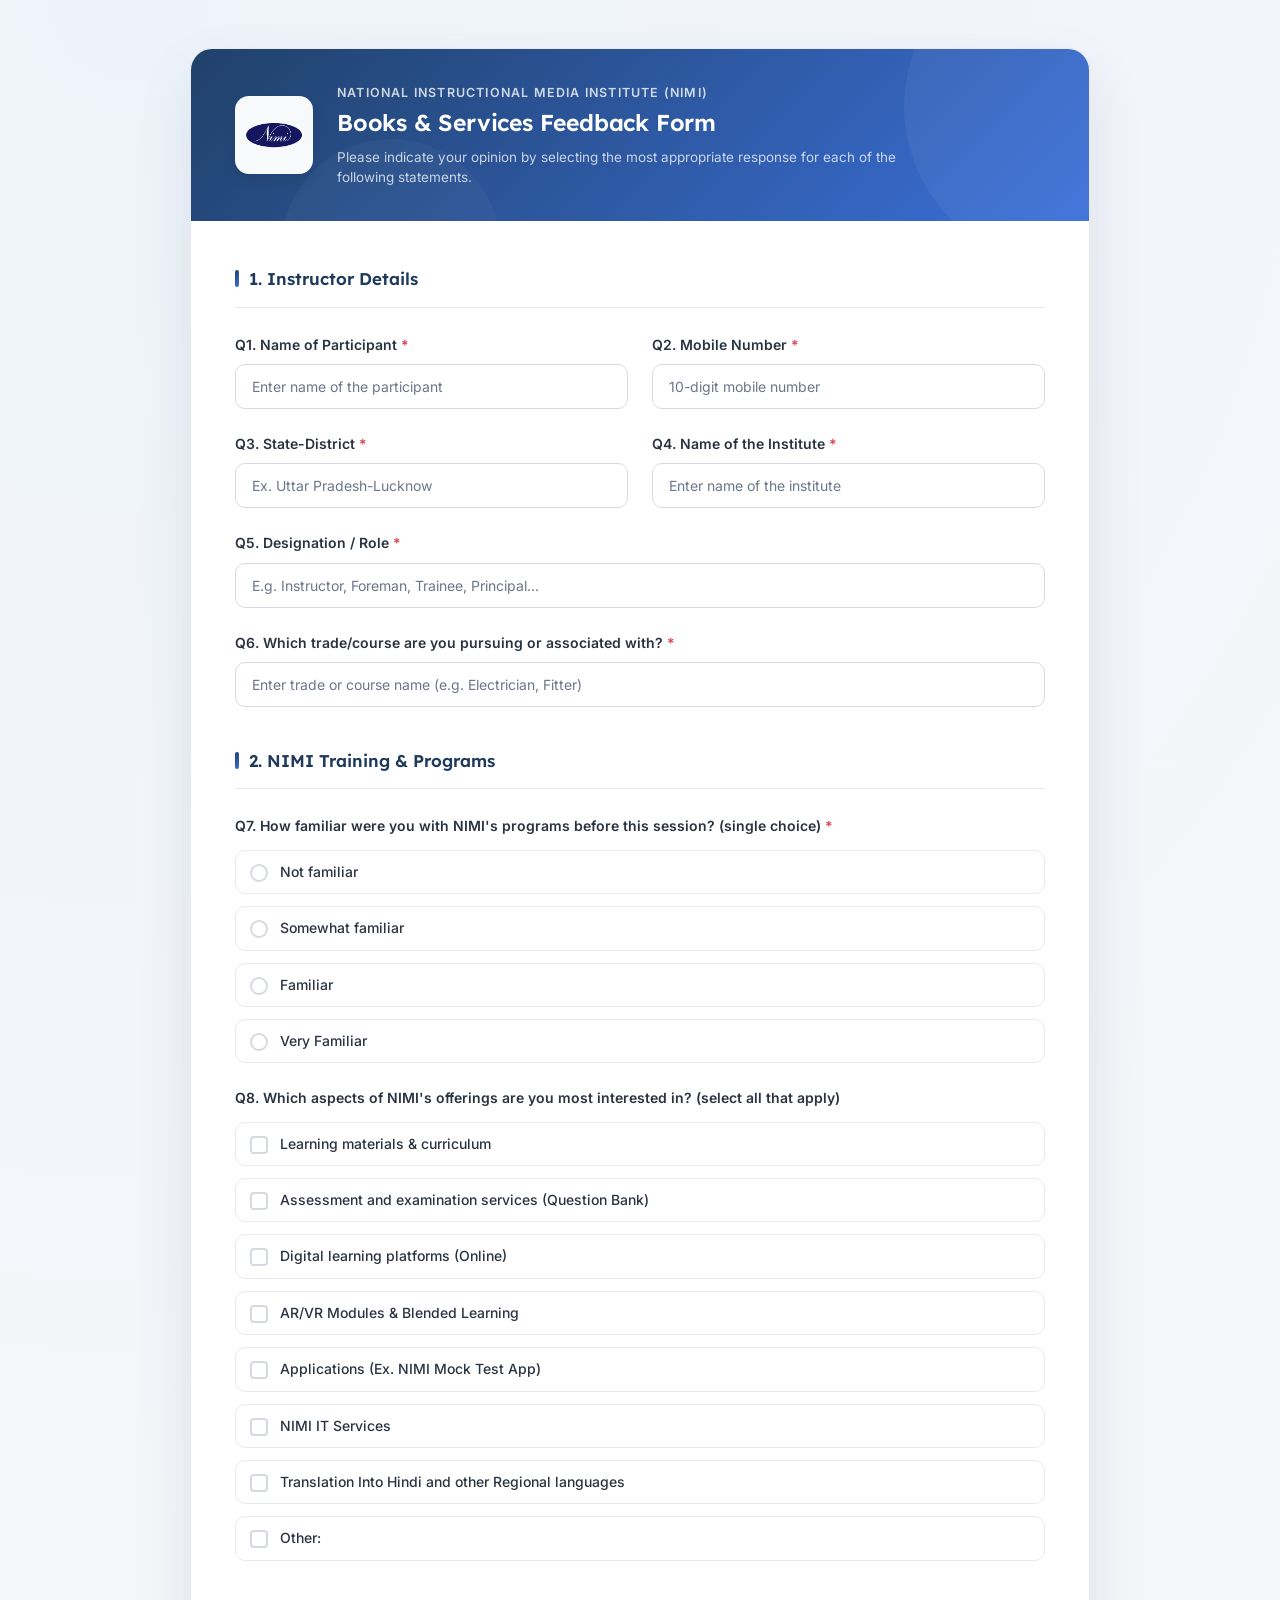
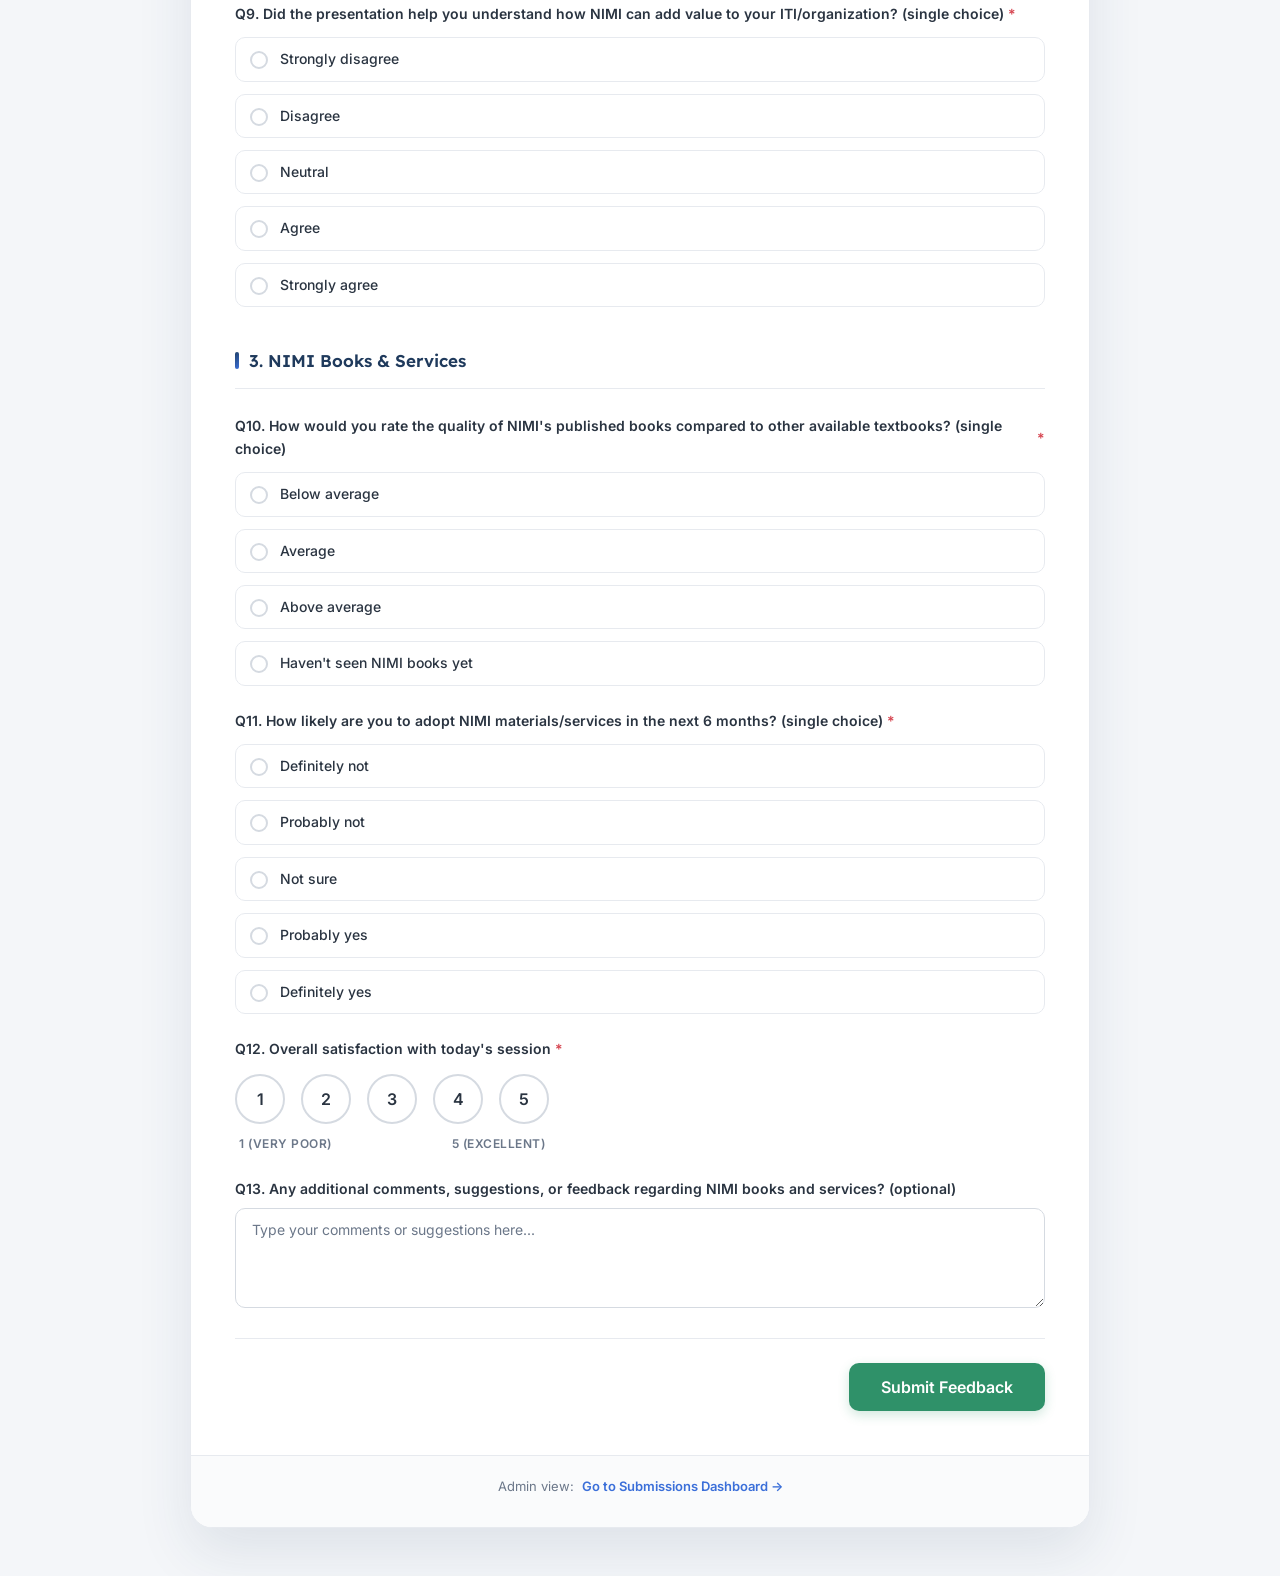
==== commit b74f4531: "Refine form UI: adopt premium Inter/Lexend design system and styled 1-5 circular rating scale for Q1" ====
--- a/index.html
+++ b/index.html
@@ -266,27 +266,33 @@
             <label class="form-label">
               Q12. Overall satisfaction with today's session <span class="required-star">*</span>
             </label>
-            <div class="options-list horizontal">
-              <label class="option-item">
-                <input type="radio" name="entry.484827684" value="1" class="option-input" required>
-                <span class="option-label">1 ⭐ (Very Poor)</span>
-              </label>
-              <label class="option-item">
-                <input type="radio" name="entry.484827684" value="2" class="option-input">
-                <span class="option-label">2 ⭐⭐</span>
-              </label>
-              <label class="option-item">
-                <input type="radio" name="entry.484827684" value="3" class="option-input">
-                <span class="option-label">3 ⭐⭐⭐ (Average)</span>
-              </label>
-              <label class="option-item">
-                <input type="radio" name="entry.484827684" value="4" class="option-input">
-                <span class="option-label">4 ⭐⭐⭐⭐</span>
-              </label>
-              <label class="option-item">
-                <input type="radio" name="entry.484827684" value="5" class="option-input">
-                <span class="option-label">5 ⭐⭐⭐⭐⭐ (Excellent)</span>
-              </label>
+            <div class="rating-scale-container">
+              <div class="rating-scale">
+                <label class="rating-option">
+                  <input type="radio" name="entry.484827684" value="1" required>
+                  <span class="rating-number">1</span>
+                </label>
+                <label class="rating-option">
+                  <input type="radio" name="entry.484827684" value="2">
+                  <span class="rating-number">2</span>
+                </label>
+                <label class="rating-option">
+                  <input type="radio" name="entry.484827684" value="3">
+                  <span class="rating-number">3</span>
+                </label>
+                <label class="rating-option">
+                  <input type="radio" name="entry.484827684" value="4">
+                  <span class="rating-number">4</span>
+                </label>
+                <label class="rating-option">
+                  <input type="radio" name="entry.484827684" value="5">
+                  <span class="rating-number">5</span>
+                </label>
+              </div>
+              <div class="rating-labels">
+                <span>1 (Very Poor)</span>
+                <span>5 (Excellent)</span>
+              </div>
             </div>
             <span class="error-msg">Please rate your overall satisfaction.</span>
           </div>
--- a/css/style.css
+++ b/css/style.css
@@ -1,45 +1,46 @@
-/* Import Modern Premium Typography */
-@import url('https://fonts.googleapis.com/css2?family=Outfit:wght@300;400;500;600;700&display=swap');
-
-/* CSS Variables for Premium Design System */
+/* Import Typography — Inter for UI legibility, Lexend for warm-but-professional headings */
+@import url('https://fonts.googleapis.com/css2?family=Inter:wght@400;500;600;700&family=Lexend:wght@500;600;700&display=swap');
+
+/* CSS Variables for Refined Design System */
 :root {
-  --font-family: 'Outfit', -apple-system, BlinkMacSystemFont, "Segoe UI", Roboto, sans-serif;
-  
-  /* Color Palette */
-  --bg-primary: #f0f4f9;
+  --font-family: 'Inter', -apple-system, BlinkMacSystemFont, "Segoe UI", Roboto, sans-serif;
+  --font-heading: 'Lexend', var(--font-family);
+
+  /* Color Palette — softened, warmer neutrals, calmer blue */
+  --bg-primary: #f4f6f9;
   --card-bg: #ffffff;
-  --text-main: #1e293b;
-  --text-muted: #64748b;
-  
-  --primary-gradient: linear-gradient(135deg, #002244 0%, #0d6efd 100%);
-  --primary-color: #0d6efd;
-  --primary-hover: #0a58ca;
-  --primary-light: #e7f1ff;
-  
-  --accent-blue: #003366;
-  --accent-light: #cfe2ff;
-  
-  --success-color: #198754;
-  --success-light: #d1e7dd;
-  --success-border: #badbcc;
-  
-  --danger-color: #dc3545;
-  --danger-light: #f8d7da;
-  
+  --text-main: #2a3441;
+  --text-muted: #6b7789;
+
+  --primary-gradient: linear-gradient(135deg, #204169 0%, #3b6fd9 100%);
+  --primary-color: #3b6fd9;
+  --primary-hover: #2f5bb8;
+  --primary-light: #eef3fc;
+
+  --accent-blue: #1f3a5c;
+  --accent-light: #dbe7f8;
+
+  --success-color: #2f9169;
+  --success-light: #e3f3ec;
+  --success-border: #bfe2d1;
+
+  --danger-color: #d64550;
+  --danger-light: #fbe9ea;
+
   /* Borders and Shadows */
-  --border-color: #e2e8f0;
-  --input-border: #cbd5e1;
-  --input-focus-border: #3b82f6;
-  --input-focus-shadow: rgba(59, 130, 246, 0.15);
-  
-  --radius-sm: 8px;
-  --radius-md: 12px;
-  --radius-lg: 20px;
-  
-  --shadow-sm: 0 2px 4px rgba(0, 0, 0, 0.02);
-  --shadow-md: 0 10px 20px rgba(0, 51, 102, 0.04);
-  --shadow-lg: 0 20px 48px rgba(0, 51, 102, 0.08);
-  
+  --border-color: #e7eaef;
+  --input-border: #d5dae1;
+  --input-focus-border: #3b6fd9;
+  --input-focus-shadow: rgba(59, 111, 217, 0.14);
+
+  --radius-sm: 10px;
+  --radius-md: 14px;
+  --radius-lg: 22px;
+
+  --shadow-sm: 0 1px 3px rgba(31, 41, 55, 0.04);
+  --shadow-md: 0 8px 24px rgba(31, 58, 92, 0.06);
+  --shadow-lg: 0 24px 56px rgba(31, 58, 92, 0.10);
+
   /* Transitions */
   --transition-fast: 0.2s cubic-bezier(0.4, 0, 0.2, 1);
   --transition-normal: 0.3s cubic-bezier(0.4, 0, 0.2, 1);
@@ -54,12 +55,13 @@
 
 body {
   font-family: var(--font-family);
-  background-color: var(--bg-primary);
+  background: var(--bg-primary);
+  background-image: radial-gradient(circle at 10% 0%, #eef3fb 0%, #f4f6f9 45%);
   color: var(--text-main);
   line-height: 1.6;
   -webkit-font-smoothing: antialiased;
   -moz-osx-font-smoothing: grayscale;
-  padding: 40px 20px;
+  padding: 48px 20px;
   display: flex;
   justify-content: center;
   align-items: center;
@@ -82,7 +84,7 @@
 .header-banner {
   background: var(--primary-gradient);
   color: white;
-  padding: 30px 40px;
+  padding: 34px 44px;
   display: flex;
   align-items: center;
   gap: 24px;
@@ -93,31 +95,43 @@
 .header-banner::before {
   content: '';
   position: absolute;
-  top: -50%;
-  right: -20%;
-  width: 300px;
-  height: 300px;
+  top: -60%;
+  right: -15%;
+  width: 320px;
+  height: 320px;
+  background: rgba(255, 255, 255, 0.05);
+  border-radius: 50%;
+  pointer-events: none;
+}
+
+.header-banner::after {
+  content: '';
+  position: absolute;
+  bottom: -80%;
+  left: 10%;
+  width: 220px;
+  height: 220px;
   background: rgba(255, 255, 255, 0.03);
   border-radius: 50%;
   pointer-events: none;
 }
 
 .logo-container {
-  background: rgba(255, 255, 255, 0.95);
+  background: rgba(255, 255, 255, 0.97);
   padding: 10px;
   border-radius: var(--radius-md);
-  box-shadow: 0 8px 16px rgba(0, 0, 0, 0.1);
+  box-shadow: 0 6px 14px rgba(0, 0, 0, 0.08);
   display: flex;
   align-items: center;
   justify-content: center;
   flex-shrink: 0;
-  width: 80px;
-  height: 80px;
+  width: 78px;
+  height: 78px;
   transition: transform var(--transition-normal);
 }
 
 .logo-container:hover {
-  transform: scale(1.05);
+  transform: scale(1.04);
 }
 
 .logo-img {
@@ -129,33 +143,37 @@
 .header-text {
   display: flex;
   flex-direction: column;
-  gap: 4px;
+  gap: 5px;
+  position: relative;
 }
 
 .header-text h1 {
-  font-size: 24px;
-  font-weight: 700;
-  letter-spacing: -0.5px;
-  line-height: 1.2;
+  font-family: var(--font-heading);
+  font-size: 23px;
+  font-weight: 600;
+  letter-spacing: -0.2px;
+  line-height: 1.3;
 }
 
 .header-text h2 {
-  font-size: 14px;
-  font-weight: 500;
-  color: rgba(255, 255, 255, 0.85);
+  font-size: 12.5px;
+  font-weight: 600;
+  color: rgba(255, 255, 255, 0.78);
   text-transform: uppercase;
-  letter-spacing: 1px;
+  letter-spacing: 1.2px;
 }
 
 .header-subtitle {
-  font-size: 13px;
-  color: rgba(255, 255, 255, 0.7);
+  font-size: 13.5px;
+  color: rgba(255, 255, 255, 0.75);
   margin-top: 4px;
+  line-height: 1.5;
+  max-width: 560px;
 }
 
 /* Form Styling */
 .feedback-form {
-  padding: 40px;
+  padding: 44px;
 }
 
 /* Section Styling */
@@ -169,12 +187,13 @@
 }
 
 .section-title {
-  font-size: 18px;
+  font-family: var(--font-heading);
+  font-size: 17px;
   font-weight: 600;
   color: var(--accent-blue);
-  padding-bottom: 12px;
-  margin-bottom: 24px;
-  border-bottom: 2px solid var(--accent-light);
+  padding-bottom: 14px;
+  margin-bottom: 26px;
+  border-bottom: 1px solid var(--border-color);
   display: flex;
   align-items: center;
   gap: 10px;
@@ -184,9 +203,9 @@
   content: '';
   display: inline-block;
   width: 4px;
-  height: 18px;
-  background-color: var(--primary-color);
-  border-radius: 2px;
+  height: 17px;
+  background: var(--primary-gradient);
+  border-radius: 3px;
 }
 
 /* Grid Layout for Inputs */
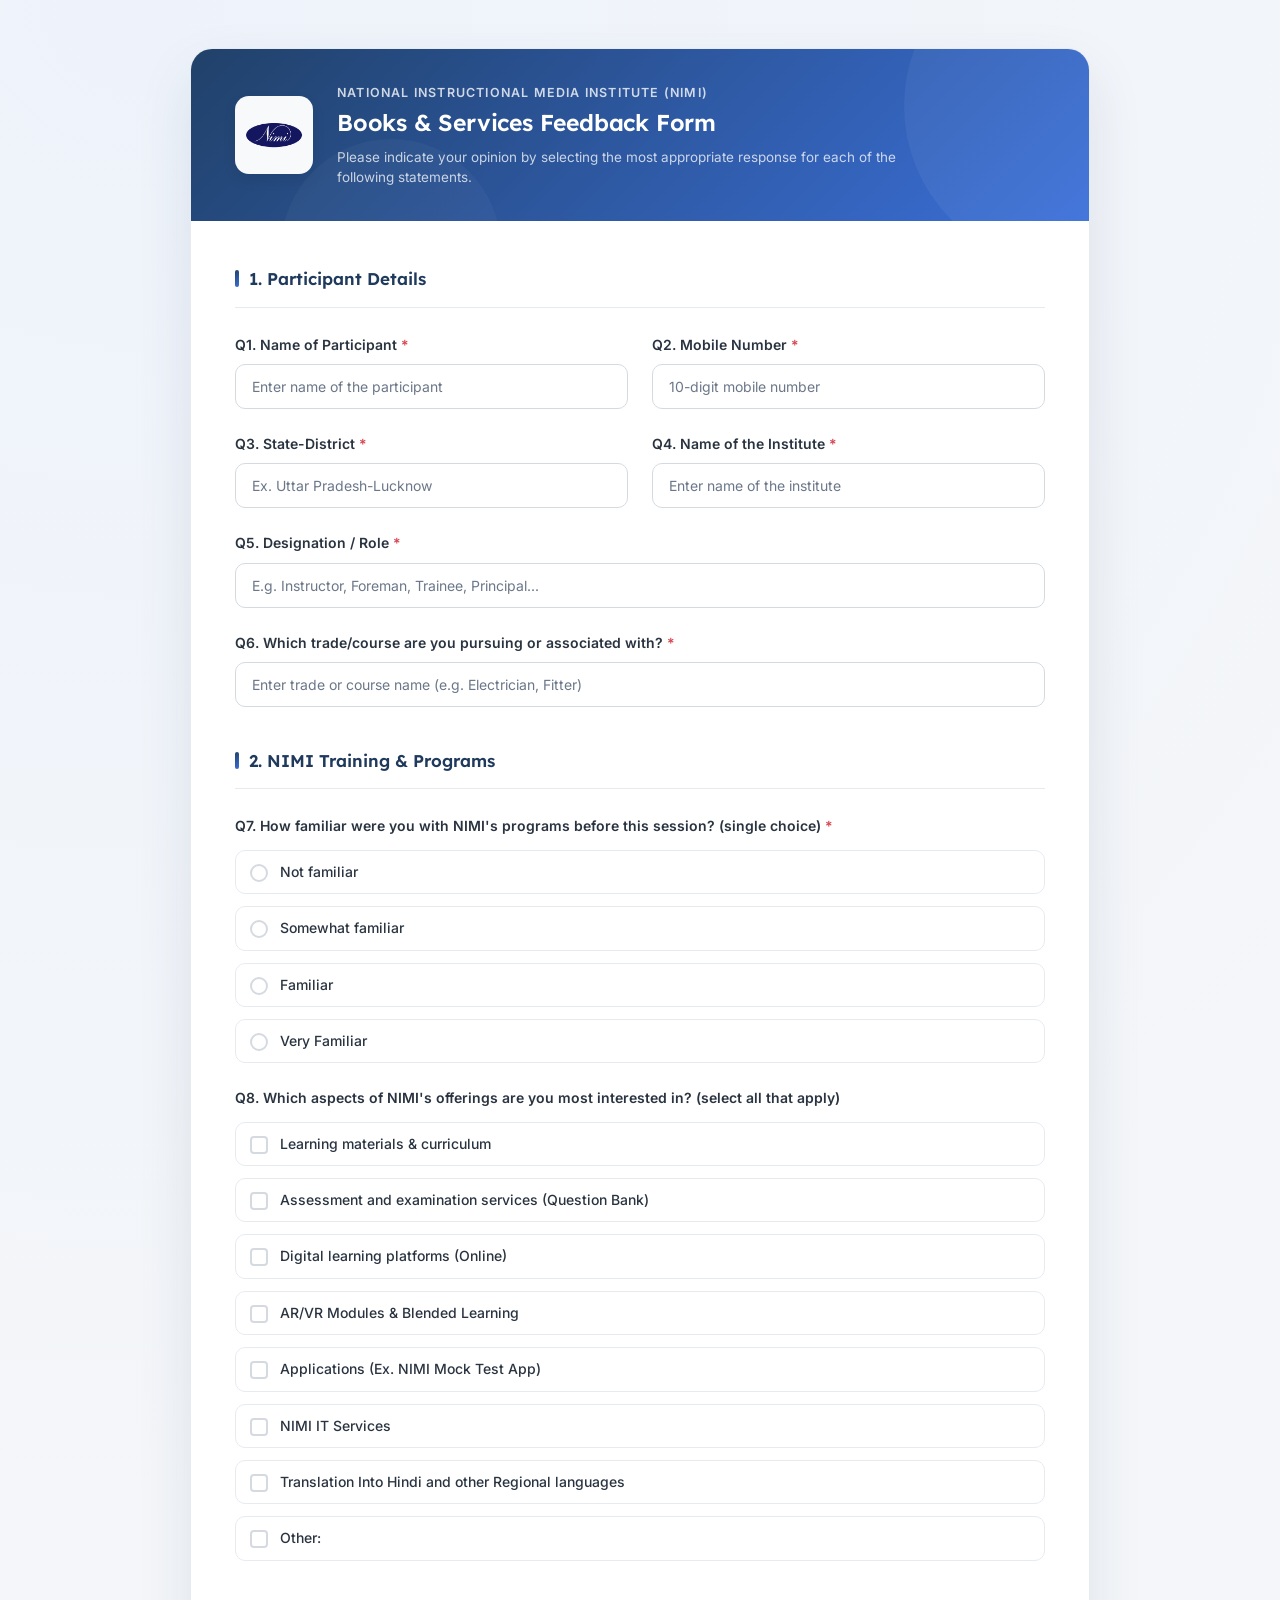
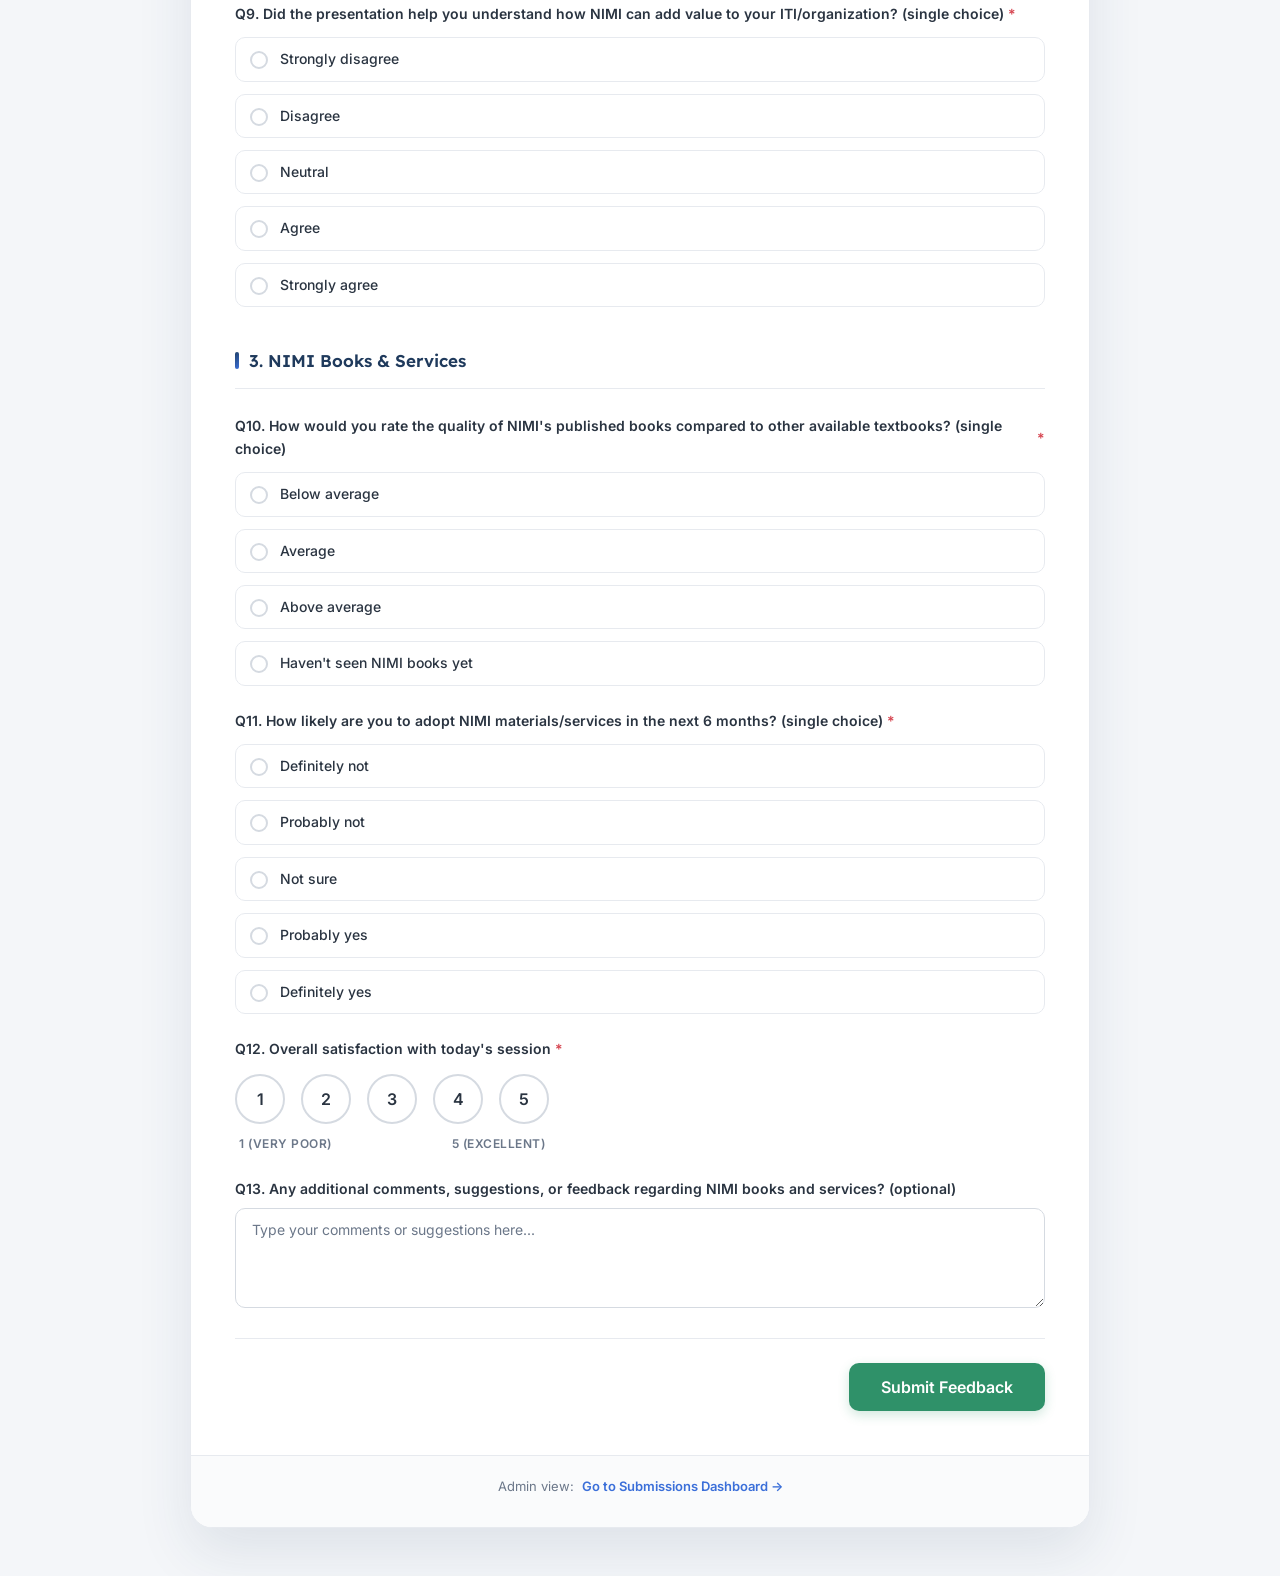
==== commit e593a646: "Update section 1 heading to Participant Details" ====
--- a/index.html
+++ b/index.html
@@ -3,10 +3,28 @@
 <head>
   <meta charset="UTF-8">
   <meta name="viewport" content="width=device-width, initial-scale=1.0">
-  <title>NIMI Feedback Form</title>
-  <!-- SEO Meta Tags -->
+  <title>NIMI Feedback form</title>
   <meta name="description" content="Provide your valuable feedback on NIMI's training programs, books, and digital services.">
+  <meta name="application-name" content="NIMI Feedback form">
+
+  <!-- Open Graph / Social Sharing Meta -->
+  <meta property="og:title" content="NIMI Feedback form">
+  <meta property="og:description" content="Provide your valuable feedback on NIMI's training programs, books, and digital services.">
+  <meta property="og:type" content="website">
+  <meta property="og:url" content="https://bikram9999-bot.github.io/nimi-feedback-form/">
+  <link rel="icon" type="image/png" href="assets/images/nimilogo.png">
+
+  <!-- Resource preconnects to eliminate network connection overhead -->
+  <link rel="preconnect" href="https://fonts.googleapis.com">
+  <link rel="preconnect" href="https://fonts.gstatic.com" crossorigin>
+  <link rel="preconnect" href="https://docs.google.com" crossorigin>
+
+  <!-- Performance-optimized typography loading -->
+  <link href="https://fonts.googleapis.com/css2?family=Inter:wght@400;500;600;700&family=Lexend:wght@500;600;700&display=swap" rel="stylesheet">
   <link rel="stylesheet" href="css/style.css">
+
+  <!-- Deferred script execution for zero render blocking -->
+  <script src="js/script.js" defer></script>
 </head>
 <body>
 
@@ -14,7 +32,7 @@
     <!-- Header Banner styled like NIMI Reference Page -->
     <header class="header-banner">
       <div class="logo-container">
-        <img src="assets/images/nimilogo.png" alt="NIMI Logo" class="logo-img">
+        <img src="assets/images/nimilogo.png" alt="NIMI Logo" class="logo-img" fetchpriority="high" decoding="async">
       </div>
       <div class="header-text">
         <h2>National Instructional Media Institute (NIMI)</h2>
@@ -26,9 +44,9 @@
     <!-- Feedback Form -->
     <form id="nimi-feedback-form" class="feedback-form" novalidate>
       
-      <!-- Section 1: Instructor Details -->
+      <!-- Section 1: Participant Details -->
       <section class="form-section">
-        <h3 class="section-title">1. Instructor Details</h3>
+        <h3 class="section-title">1. Participant Details</h3>
         
         <div class="form-grid">
           
@@ -342,6 +360,5 @@
     </div>
   </div>
 
-  <script src="js/script.js"></script>
 </body>
 </html>
--- a/css/style.css
+++ b/css/style.css
@@ -1,6 +1,3 @@
-/* Import Typography — Inter for UI legibility, Lexend for warm-but-professional headings */
-@import url('https://fonts.googleapis.com/css2?family=Inter:wght@400;500;600;700&family=Lexend:wght@500;600;700&display=swap');
-
 /* CSS Variables for Refined Design System */
 :root {
   --font-family: 'Inter', -apple-system, BlinkMacSystemFont, "Segoe UI", Roboto, sans-serif;
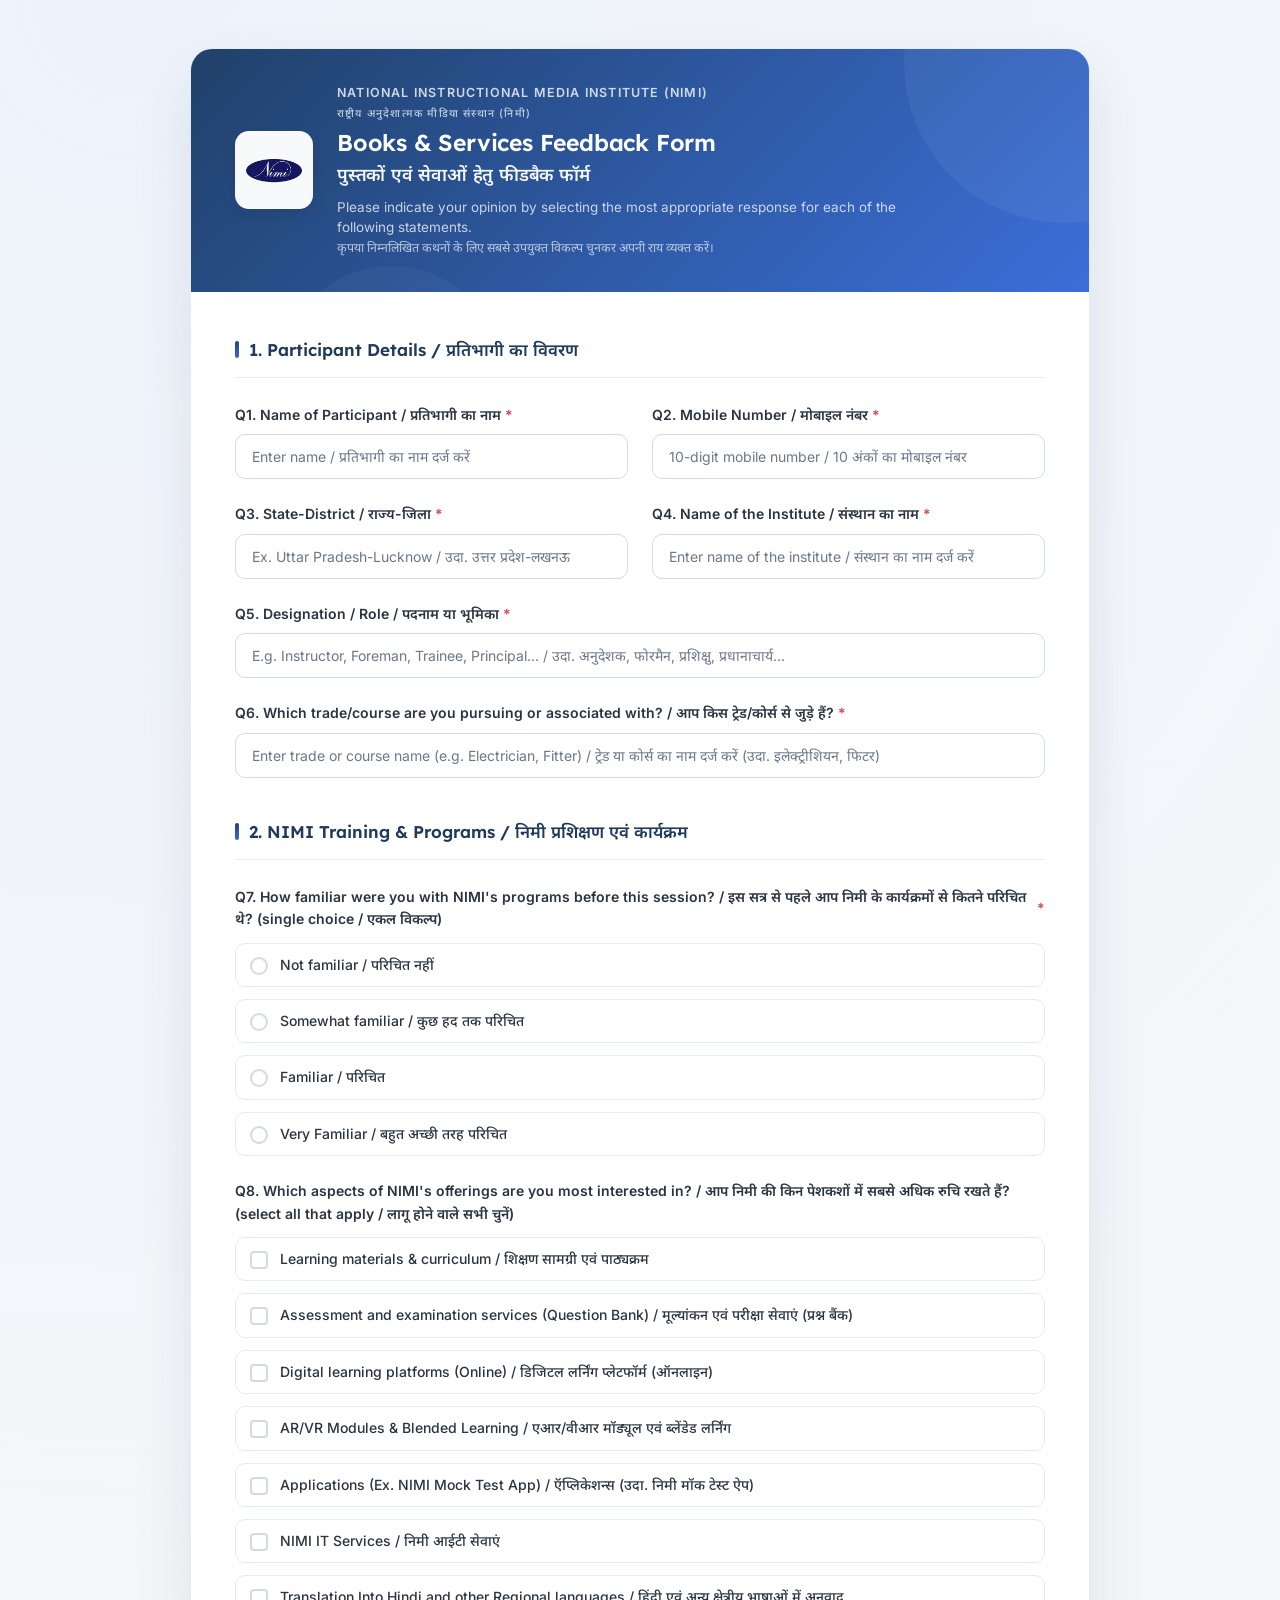
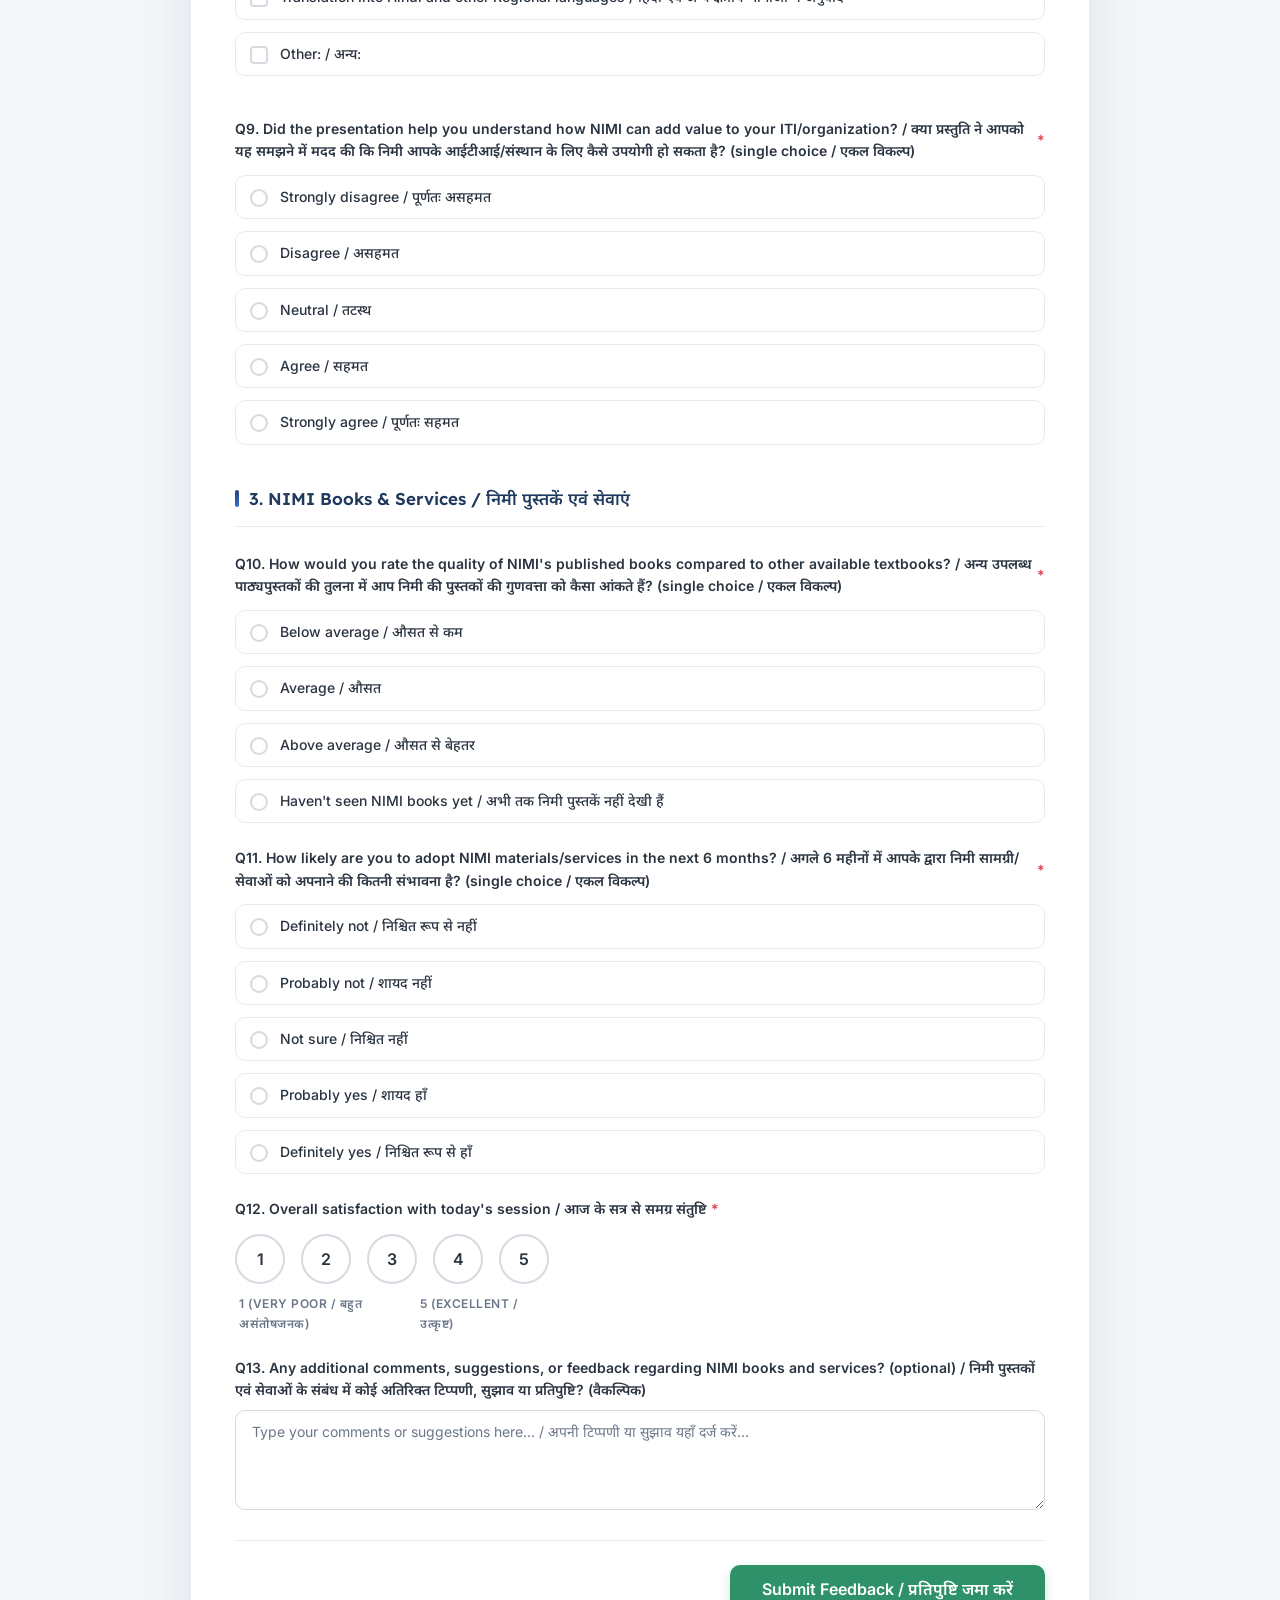
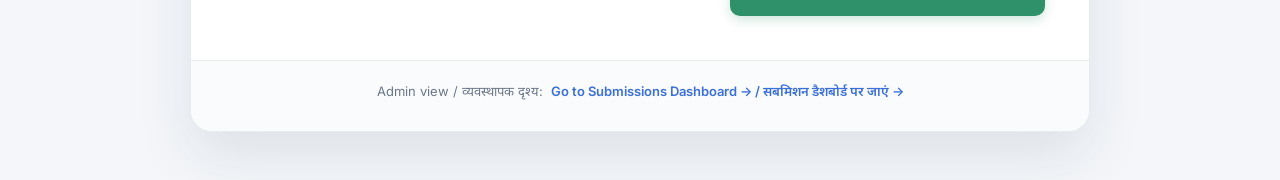
==== commit 599fec4c: "Add bilingual English and Hindi translations across all form sections" ====
--- a/index.html
+++ b/index.html
@@ -20,7 +20,7 @@
   <link rel="preconnect" href="https://docs.google.com" crossorigin>
 
   <!-- Performance-optimized typography loading -->
-  <link href="https://fonts.googleapis.com/css2?family=Inter:wght@400;500;600;700&family=Lexend:wght@500;600;700&display=swap" rel="stylesheet">
+  <link href="https://fonts.googleapis.com/css2?family=Inter:wght@400;500;600;700&family=Lexend:wght@500;600;700&family=Noto+Sans+Devanagari:wght@400;500;600;700&display=swap" rel="stylesheet">
   <link rel="stylesheet" href="css/style.css">
 
   <!-- Deferred script execution for zero render blocking -->
@@ -35,9 +35,9 @@
         <img src="assets/images/nimilogo.png" alt="NIMI Logo" class="logo-img" fetchpriority="high" decoding="async">
       </div>
       <div class="header-text">
-        <h2>National Instructional Media Institute (NIMI)</h2>
-        <h1>Books & Services Feedback Form</h1>
-        <p class="header-subtitle">Please indicate your opinion by selecting the most appropriate response for each of the following statements.</p>
+        <h2>National Instructional Media Institute (NIMI)<br><span style="font-size: 0.85em; font-weight: 500; opacity: 0.92;">राष्ट्रीय अनुदेशात्मक मीडिया संस्थान (निमी)</span></h2>
+        <h1>Books & Services Feedback Form<br><span style="font-size: 0.78em; font-weight: 600; opacity: 0.95;">पुस्तकों एवं सेवाओं हेतु फीडबैक फॉर्म</span></h1>
+        <p class="header-subtitle">Please indicate your opinion by selecting the most appropriate response for each of the following statements. <br><span style="font-size: 0.92em; opacity: 0.9;">कृपया निम्नलिखित कथनों के लिए सबसे उपयुक्त विकल्प चुनकर अपनी राय व्यक्त करें।</span></p>
       </div>
     </header>
 
@@ -46,62 +46,62 @@
       
       <!-- Section 1: Participant Details -->
       <section class="form-section">
-        <h3 class="section-title">1. Participant Details</h3>
+        <h3 class="section-title">1. Participant Details / प्रतिभागी का विवरण</h3>
         
         <div class="form-grid">
           
           <!-- Q1. Name of Participant (Col 6) -->
           <div class="form-group col-6">
             <label for="q1-name" class="form-label">
-              Q1. Name of Participant <span class="required-star">*</span>
-            </label>
-            <input type="text" id="q1-name" name="entry.1195055244" class="form-control" placeholder="Enter name of the participant" required>
-            <span class="error-msg">Please enter name of the participant.</span>
+              Q1. Name of Participant / प्रतिभागी का नाम <span class="required-star">*</span>
+            </label>
+            <input type="text" id="q1-name" name="entry.1195055244" class="form-control" placeholder="Enter name / प्रतिभागी का नाम दर्ज करें" required>
+            <span class="error-msg">Please enter name of the participant / कृपया प्रतिभागी का नाम दर्ज करें।</span>
           </div>
 
           <!-- Q2. Mobile Number (Col 6) -->
           <div class="form-group col-6">
             <label for="q2-mobile" class="form-label">
-              Q2. Mobile Number <span class="required-star">*</span>
-            </label>
-            <input type="tel" id="q2-mobile" name="entry.403944261" class="form-control" placeholder="10-digit mobile number" required pattern="[0-9]{10}">
-            <span class="error-msg">Please enter a valid 10-digit mobile number.</span>
+              Q2. Mobile Number / मोबाइल नंबर <span class="required-star">*</span>
+            </label>
+            <input type="tel" id="q2-mobile" name="entry.403944261" class="form-control" placeholder="10-digit mobile number / 10 अंकों का मोबाइल नंबर" required pattern="[0-9]{10}">
+            <span class="error-msg">Please enter a valid 10-digit mobile number / कृपया मान्य 10 अंकों का मोबाइल नंबर दर्ज करें।</span>
           </div>
 
           <!-- Q3. State-District (Col 6) -->
           <div class="form-group col-6">
             <label for="q3-state-district" class="form-label">
-              Q3. State-District <span class="required-star">*</span>
-            </label>
-            <input type="text" id="q3-state-district" name="entry.1801589120" class="form-control" placeholder="Ex. Uttar Pradesh-Lucknow" required>
-            <span class="error-msg">Please enter State-District.</span>
+              Q3. State-District / राज्य-जिला <span class="required-star">*</span>
+            </label>
+            <input type="text" id="q3-state-district" name="entry.1801589120" class="form-control" placeholder="Ex. Uttar Pradesh-Lucknow / उदा. उत्तर प्रदेश-लखनऊ" required>
+            <span class="error-msg">Please enter State-District / कृपया राज्य-जिला दर्ज करें।</span>
           </div>
 
           <!-- Q4. Name of the Institute (Col 6) -->
           <div class="form-group col-6">
             <label for="q4-institute" class="form-label">
-              Q4. Name of the Institute <span class="required-star">*</span>
-            </label>
-            <input type="text" id="q4-institute" name="entry.8715253" class="form-control" placeholder="Enter name of the institute" required>
-            <span class="error-msg">Please enter name of the institute.</span>
+              Q4. Name of the Institute / संस्थान का नाम <span class="required-star">*</span>
+            </label>
+            <input type="text" id="q4-institute" name="entry.8715253" class="form-control" placeholder="Enter name of the institute / संस्थान का नाम दर्ज करें" required>
+            <span class="error-msg">Please enter name of the institute / कृपया संस्थान का नाम दर्ज करें।</span>
           </div>
 
           <!-- Q5. Designation / Role (Col 12) -->
           <div class="form-group col-12">
             <label for="q5-designation" class="form-label">
-              Q5. Designation / Role <span class="required-star">*</span>
-            </label>
-            <input type="text" id="q5-designation" name="entry.1400077911" class="form-control" placeholder="E.g. Instructor, Foreman, Trainee, Principal..." required>
-            <span class="error-msg">Please enter your designation/role.</span>
+              Q5. Designation / Role / पदनाम या भूमिका <span class="required-star">*</span>
+            </label>
+            <input type="text" id="q5-designation" name="entry.1400077911" class="form-control" placeholder="E.g. Instructor, Foreman, Trainee, Principal... / उदा. अनुदेशक, फोरमैन, प्रशिक्षु, प्रधानाचार्य..." required>
+            <span class="error-msg">Please enter your designation/role / कृपया अपना पदनाम/भूमिका दर्ज करें।</span>
           </div>
 
           <!-- Q6. Trade / Course (Col 12) -->
           <div class="form-group col-12">
             <label for="q6-trade" class="form-label">
-              Q6. Which trade/course are you pursuing or associated with? <span class="required-star">*</span>
-            </label>
-            <input type="text" id="q6-trade" name="entry.1853477091" class="form-control" placeholder="Enter trade or course name (e.g. Electrician, Fitter)" required>
-            <span class="error-msg">Please enter your trade or course.</span>
+              Q6. Which trade/course are you pursuing or associated with? / आप किस ट्रेड/कोर्स से जुड़े हैं? <span class="required-star">*</span>
+            </label>
+            <input type="text" id="q6-trade" name="entry.1853477091" class="form-control" placeholder="Enter trade or course name (e.g. Electrician, Fitter) / ट्रेड या कोर्स का नाम दर्ज करें (उदा. इलेक्ट्रीशियन, फिटर)" required>
+            <span class="error-msg">Please enter your trade or course / कृपया अपना ट्रेड या कोर्स दर्ज करें।</span>
           </div>
 
         </div>
@@ -111,108 +111,108 @@
 
       <!-- Section 2: NIMI Training & Programs -->
       <section class="form-section">
-        <h3 class="section-title">2. NIMI Training & Programs</h3>
+        <h3 class="section-title">2. NIMI Training & Programs / निमी प्रशिक्षण एवं कार्यक्रम</h3>
         <div class="form-grid">
           
           <!-- Q7. Familiarity with NIMI -->
           <div class="form-group col-12">
             <label class="form-label">
-              Q7. How familiar were you with NIMI's programs before this session? (single choice) <span class="required-star">*</span>
+              Q7. How familiar were you with NIMI's programs before this session? / इस सत्र से पहले आप निमी के कार्यक्रमों से कितने परिचित थे? (single choice / एकल विकल्प) <span class="required-star">*</span>
             </label>
             <div class="options-list">
               <label class="option-item">
                 <input type="radio" name="entry.1434337983" value="Not familiar" class="option-input" required>
-                <span class="option-label">Not familiar</span>
+                <span class="option-label">Not familiar / परिचित नहीं</span>
               </label>
               <label class="option-item">
                 <input type="radio" name="entry.1434337983" value="Somewhat familiar" class="option-input">
-                <span class="option-label">Somewhat familiar</span>
+                <span class="option-label">Somewhat familiar / कुछ हद तक परिचित</span>
               </label>
               <label class="option-item">
                 <input type="radio" name="entry.1434337983" value="Familiar" class="option-input">
-                <span class="option-label">Familiar</span>
+                <span class="option-label">Familiar / परिचित</span>
               </label>
               <label class="option-item">
                 <input type="radio" name="entry.1434337983" value="Very Familiar" class="option-input">
-                <span class="option-label">Very Familiar</span>
-              </label>
-            </div>
-            <span class="error-msg">Please select your familiarity with NIMI's programs.</span>
+                <span class="option-label">Very Familiar / बहुत अच्छी तरह परिचित</span>
+              </label>
+            </div>
+            <span class="error-msg">Please select your familiarity with NIMI's programs / कृपया अपनी परिचितता का चयन करें।</span>
           </div>
 
           <!-- Q8. NIMI Aspects of Interest (Checkboxes) -->
           <div class="form-group col-12">
             <label class="form-label">
-              Q8. Which aspects of NIMI's offerings are you most interested in? (select all that apply)
+              Q8. Which aspects of NIMI's offerings are you most interested in? / आप निमी की किन पेशकशों में सबसे अधिक रुचि रखते हैं? (select all that apply / लागू होने वाले सभी चुनें)
             </label>
             <div class="options-list">
               <label class="option-item">
                 <input type="checkbox" name="entry.582717725" value="Learning materials &amp; curriculum" class="option-input">
-                <span class="option-label">Learning materials &amp; curriculum</span>
+                <span class="option-label">Learning materials &amp; curriculum / शिक्षण सामग्री एवं पाठ्यक्रम</span>
               </label>
               <label class="option-item">
                 <input type="checkbox" name="entry.582717725" value="Assessment and examination services (Question Bank)" class="option-input">
-                <span class="option-label">Assessment and examination services (Question Bank)</span>
+                <span class="option-label">Assessment and examination services (Question Bank) / मूल्यांकन एवं परीक्षा सेवाएं (प्रश्न बैंक)</span>
               </label>
               <label class="option-item">
                 <input type="checkbox" name="entry.582717725" value="Digital learning platforms (Online)" class="option-input">
-                <span class="option-label">Digital learning platforms (Online)</span>
+                <span class="option-label">Digital learning platforms (Online) / डिजिटल लर्निंग प्लेटफॉर्म (ऑनलाइन)</span>
               </label>
               <label class="option-item">
                 <input type="checkbox" name="entry.582717725" value="AR/VR Modules &amp; Blended Learning" class="option-input">
-                <span class="option-label">AR/VR Modules &amp; Blended Learning</span>
+                <span class="option-label">AR/VR Modules &amp; Blended Learning / एआर/वीआर मॉड्यूल एवं ब्लेंडेड लर्निंग</span>
               </label>
               <label class="option-item">
                 <input type="checkbox" name="entry.582717725" value="Applications (Ex. NIMI Mock Test App)" class="option-input">
-                <span class="option-label">Applications (Ex. NIMI Mock Test App)</span>
+                <span class="option-label">Applications (Ex. NIMI Mock Test App) / ऍप्लिकेशन्स (उदा. निमी मॉक टेस्ट ऐप)</span>
               </label>
               <label class="option-item">
                 <input type="checkbox" name="entry.582717725" value="NIMI IT Services" class="option-input">
-                <span class="option-label">NIMI IT Services</span>
+                <span class="option-label">NIMI IT Services / निमी आईटी सेवाएं</span>
               </label>
               <label class="option-item">
                 <input type="checkbox" name="entry.582717725" value="Translation Into HIndi And other Regional languages" class="option-input">
-                <span class="option-label">Translation Into Hindi and other Regional languages</span>
+                <span class="option-label">Translation Into Hindi and other Regional languages / हिंदी एवं अन्य क्षेत्रीय भाषाओं में अनुवाद</span>
               </label>
               <label class="option-item">
                 <input type="checkbox" name="entry.582717725" value="__other_option__" id="q8-checkbox-other" class="option-input">
-                <span class="option-label">Other:</span>
+                <span class="option-label">Other: / अन्य:</span>
               </label>
             </div>
             <!-- Conditional other response field -->
             <div class="other-input-wrapper" id="q8-other-wrapper">
-              <input type="text" name="entry.582717725.other_option_response" id="q8-other-text" class="form-control" placeholder="Please specify other offerings">
+              <input type="text" name="entry.582717725.other_option_response" id="q8-other-text" class="form-control" placeholder="Please specify other offerings / कृपया अन्य विवरण दर्ज करें">
             </div>
           </div>
 
           <!-- Q9. Value Addition of Presentation -->
           <div class="form-group col-12">
             <label class="form-label">
-              Q9. Did the presentation help you understand how NIMI can add value to your ITI/organization? (single choice) <span class="required-star">*</span>
+              Q9. Did the presentation help you understand how NIMI can add value to your ITI/organization? / क्या प्रस्तुति ने आपको यह समझने में मदद की कि निमी आपके आईटीआई/संस्थान के लिए कैसे उपयोगी हो सकता है? (single choice / एकल विकल्प) <span class="required-star">*</span>
             </label>
             <div class="options-list">
               <label class="option-item">
                 <input type="radio" name="entry.1185486809" value="Strongly disagree" class="option-input" required>
-                <span class="option-label">Strongly disagree</span>
+                <span class="option-label">Strongly disagree / पूर्णतः असहमत</span>
               </label>
               <label class="option-item">
                 <input type="radio" name="entry.1185486809" value="Disagree" class="option-input">
-                <span class="option-label">Disagree</span>
+                <span class="option-label">Disagree / असहमत</span>
               </label>
               <label class="option-item">
                 <input type="radio" name="entry.1185486809" value="Neutral" class="option-input">
-                <span class="option-label">Neutral</span>
+                <span class="option-label">Neutral / तटस्थ</span>
               </label>
               <label class="option-item">
                 <input type="radio" name="entry.1185486809" value="Agree" class="option-input">
-                <span class="option-label">Agree</span>
+                <span class="option-label">Agree / सहमत</span>
               </label>
               <label class="option-item">
                 <input type="radio" name="entry.1185486809" value="Strongly agree" class="option-input">
-                <span class="option-label">Strongly agree</span>
-              </label>
-            </div>
-            <span class="error-msg">Please rate the value addition.</span>
+                <span class="option-label">Strongly agree / पूर्णतः सहमत</span>
+              </label>
+            </div>
+            <span class="error-msg">Please rate the value addition / कृपया उपयोगिता का मूल्यांकन करें।</span>
           </div>
 
         </div>
@@ -220,69 +220,69 @@
 
       <!-- Section 3: NIMI Books & Services -->
       <section class="form-section">
-        <h3 class="section-title">3. NIMI Books & Services</h3>
+        <h3 class="section-title">3. NIMI Books & Services / निमी पुस्तकें एवं सेवाएं</h3>
         <div class="form-grid">
           
           <!-- Q10. Quality rating -->
           <div class="form-group col-12">
             <label class="form-label">
-              Q10. How would you rate the quality of NIMI's published books compared to other available textbooks? (single choice) <span class="required-star">*</span>
+              Q10. How would you rate the quality of NIMI's published books compared to other available textbooks? / अन्य उपलब्ध पाठ्यपुस्तकों की तुलना में आप निमी की पुस्तकों की गुणवत्ता को कैसा आंकते हैं? (single choice / एकल विकल्प) <span class="required-star">*</span>
             </label>
             <div class="options-list">
               <label class="option-item">
                 <input type="radio" name="entry.366311424" value="below average" class="option-input" required>
-                <span class="option-label">Below average</span>
+                <span class="option-label">Below average / औसत से कम</span>
               </label>
               <label class="option-item">
                 <input type="radio" name="entry.366311424" value="Average" class="option-input">
-                <span class="option-label">Average</span>
+                <span class="option-label">Average / औसत</span>
               </label>
               <label class="option-item">
                 <input type="radio" name="entry.366311424" value="Above average" class="option-input">
-                <span class="option-label">Above average</span>
+                <span class="option-label">Above average / औसत से बेहतर</span>
               </label>
               <label class="option-item">
                 <input type="radio" name="entry.366311424" value="Haven't seen NIMI books yet" class="option-input">
-                <span class="option-label">Haven't seen NIMI books yet</span>
-              </label>
-            </div>
-            <span class="error-msg">Please rate how NIMI books compare.</span>
+                <span class="option-label">Haven't seen NIMI books yet / अभी तक निमी पुस्तकें नहीं देखी हैं</span>
+              </label>
+            </div>
+            <span class="error-msg">Please rate how NIMI books compare / कृपया निमी पुस्तकों की तुलना का मूल्यांकन करें।</span>
           </div>
 
           <!-- Q11. Likelihood to Adopt (Radios) -->
           <div class="form-group col-12">
             <label class="form-label">
-              Q11. How likely are you to adopt NIMI materials/services in the next 6 months? (single choice) <span class="required-star">*</span>
+              Q11. How likely are you to adopt NIMI materials/services in the next 6 months? / अगले 6 महीनों में आपके द्वारा निमी सामग्री/सेवाओं को अपनाने की कितनी संभावना है? (single choice / एकल विकल्प) <span class="required-star">*</span>
             </label>
             <div class="options-list">
               <label class="option-item">
                 <input type="radio" name="entry.619211593" value="Definitely not" class="option-input" required>
-                <span class="option-label">Definitely not</span>
+                <span class="option-label">Definitely not / निश्चित रूप से नहीं</span>
               </label>
               <label class="option-item">
                 <input type="radio" name="entry.619211593" value="Probably not" class="option-input">
-                <span class="option-label">Probably not</span>
+                <span class="option-label">Probably not / शायद नहीं</span>
               </label>
               <label class="option-item">
                 <input type="radio" name="entry.619211593" value="Not sure" class="option-input">
-                <span class="option-label">Not sure</span>
+                <span class="option-label">Not sure / निश्चित नहीं</span>
               </label>
               <label class="option-item">
                 <input type="radio" name="entry.619211593" value="Probably yes" class="option-input">
-                <span class="option-label">Probably yes</span>
+                <span class="option-label">Probably yes / शायद हाँ</span>
               </label>
               <label class="option-item">
                 <input type="radio" name="entry.619211593" value="Definitely yes" class="option-input">
-                <span class="option-label">Definitely yes</span>
-              </label>
-            </div>
-            <span class="error-msg">Please select your likelihood of adoption.</span>
+                <span class="option-label">Definitely yes / निश्चित रूप से हाँ</span>
+              </label>
+            </div>
+            <span class="error-msg">Please select your likelihood of adoption / कृपया अपनाने की संभावना का चयन करें।</span>
           </div>
 
           <!-- Q12. Overall Satisfaction (1-5 Rating) -->
           <div class="form-group col-12">
             <label class="form-label">
-              Q12. Overall satisfaction with today's session <span class="required-star">*</span>
+              Q12. Overall satisfaction with today's session / आज के सत्र से समग्र संतुष्टि <span class="required-star">*</span>
             </label>
             <div class="rating-scale-container">
               <div class="rating-scale">
@@ -308,19 +308,19 @@
                 </label>
               </div>
               <div class="rating-labels">
-                <span>1 (Very Poor)</span>
-                <span>5 (Excellent)</span>
+                <span>1 (Very Poor / बहुत असंतोषजनक)</span>
+                <span>5 (Excellent / उत्कृष्ट)</span>
               </div>
             </div>
-            <span class="error-msg">Please rate your overall satisfaction.</span>
+            <span class="error-msg">Please rate your overall satisfaction / कृपया अपनी समग्र संतुष्टि का मूल्यांकन करें।</span>
           </div>
 
           <!-- Q13. Additional Comments -->
           <div class="form-group col-12">
             <label for="q13-comments" class="form-label">
-              Q13. Any additional comments, suggestions, or feedback regarding NIMI books and services? (optional)
-            </label>
-            <textarea id="q13-comments" name="entry.1849007445" class="form-control" placeholder="Type your comments or suggestions here..."></textarea>
+              Q13. Any additional comments, suggestions, or feedback regarding NIMI books and services? (optional) / निमी पुस्तकों एवं सेवाओं के संबंध में कोई अतिरिक्त टिप्पणी, सुझाव या प्रतिपुष्टि? (वैकल्पिक)
+            </label>
+            <textarea id="q13-comments" name="entry.1849007445" class="form-control" placeholder="Type your comments or suggestions here... / अपनी टिप्पणी या सुझाव यहाँ दर्ज करें..."></textarea>
           </div>
 
         </div>
@@ -330,7 +330,7 @@
       <div class="form-actions">
         <button type="submit" id="submit-btn" class="btn-submit">
           <span class="spinner" id="btn-spinner"></span>
-          <span id="btn-text">Submit Feedback</span>
+          <span id="btn-text">Submit Feedback / प्रतिपुष्टि जमा करें</span>
         </button>
       </div>
 
@@ -338,9 +338,9 @@
 
     <!-- Subtle footer linking to submissions dashboard -->
     <div style="text-align: center; padding: 20px 0 30px; border-top: 1px solid var(--border-color); background-color: #fafbfc; display: flex; justify-content: center; align-items: center; gap: 8px;">
-      <span style="font-size: 13px; color: var(--text-muted);">Admin view:</span>
+      <span style="font-size: 13px; color: var(--text-muted);">Admin view / व्यवस्थापक दृश्य:</span>
       <a href="dashboard.html" style="font-size: 13px; color: var(--primary-color); text-decoration: none; font-weight: 600; transition: color var(--transition-fast);" onmouseover="this.style.color='var(--primary-hover)'" onmouseout="this.style.color='var(--primary-color)'">
-        Go to Submissions Dashboard &rarr;
+        Go to Submissions Dashboard &rarr; / सबमिशन डैशबोर्ड पर जाएं &rarr;
       </a>
     </div>
   </div>
@@ -354,9 +354,9 @@
           <path class="success-check" fill="none" d="M14.1 27.2l7.1 7.2 16.7-16.8"/>
         </svg>
       </div>
-      <h3>Feedback Submitted!</h3>
-      <p>Thank you for taking the time to share your feedback. Your response has been recorded and sent to the Google Sheet successfully.</p>
-      <button class="btn-modal-close" id="close-modal-btn">Close Page</button>
+      <h3>Feedback Submitted! / प्रतिपुष्टि दर्ज हो गई!</h3>
+      <p>Thank you for taking the time to share your feedback. Your response has been recorded successfully. / अपना बहुमूल्य फीडबैक साझा करने के लिए धन्यवाद। आपकी प्रतिक्रिया सफलतापूर्वक दर्ज कर ली गई है।</p>
+      <button class="btn-modal-close" id="close-modal-btn">Close / बंद करें</button>
     </div>
   </div>
 
--- a/css/style.css
+++ b/css/style.css
@@ -1,7 +1,7 @@
 /* CSS Variables for Refined Design System */
 :root {
-  --font-family: 'Inter', -apple-system, BlinkMacSystemFont, "Segoe UI", Roboto, sans-serif;
-  --font-heading: 'Lexend', var(--font-family);
+  --font-family: 'Inter', 'Noto Sans Devanagari', -apple-system, BlinkMacSystemFont, "Segoe UI", Roboto, sans-serif;
+  --font-heading: 'Lexend', 'Noto Sans Devanagari', var(--font-family);
 
   /* Color Palette — softened, warmer neutrals, calmer blue */
   --bg-primary: #f4f6f9;
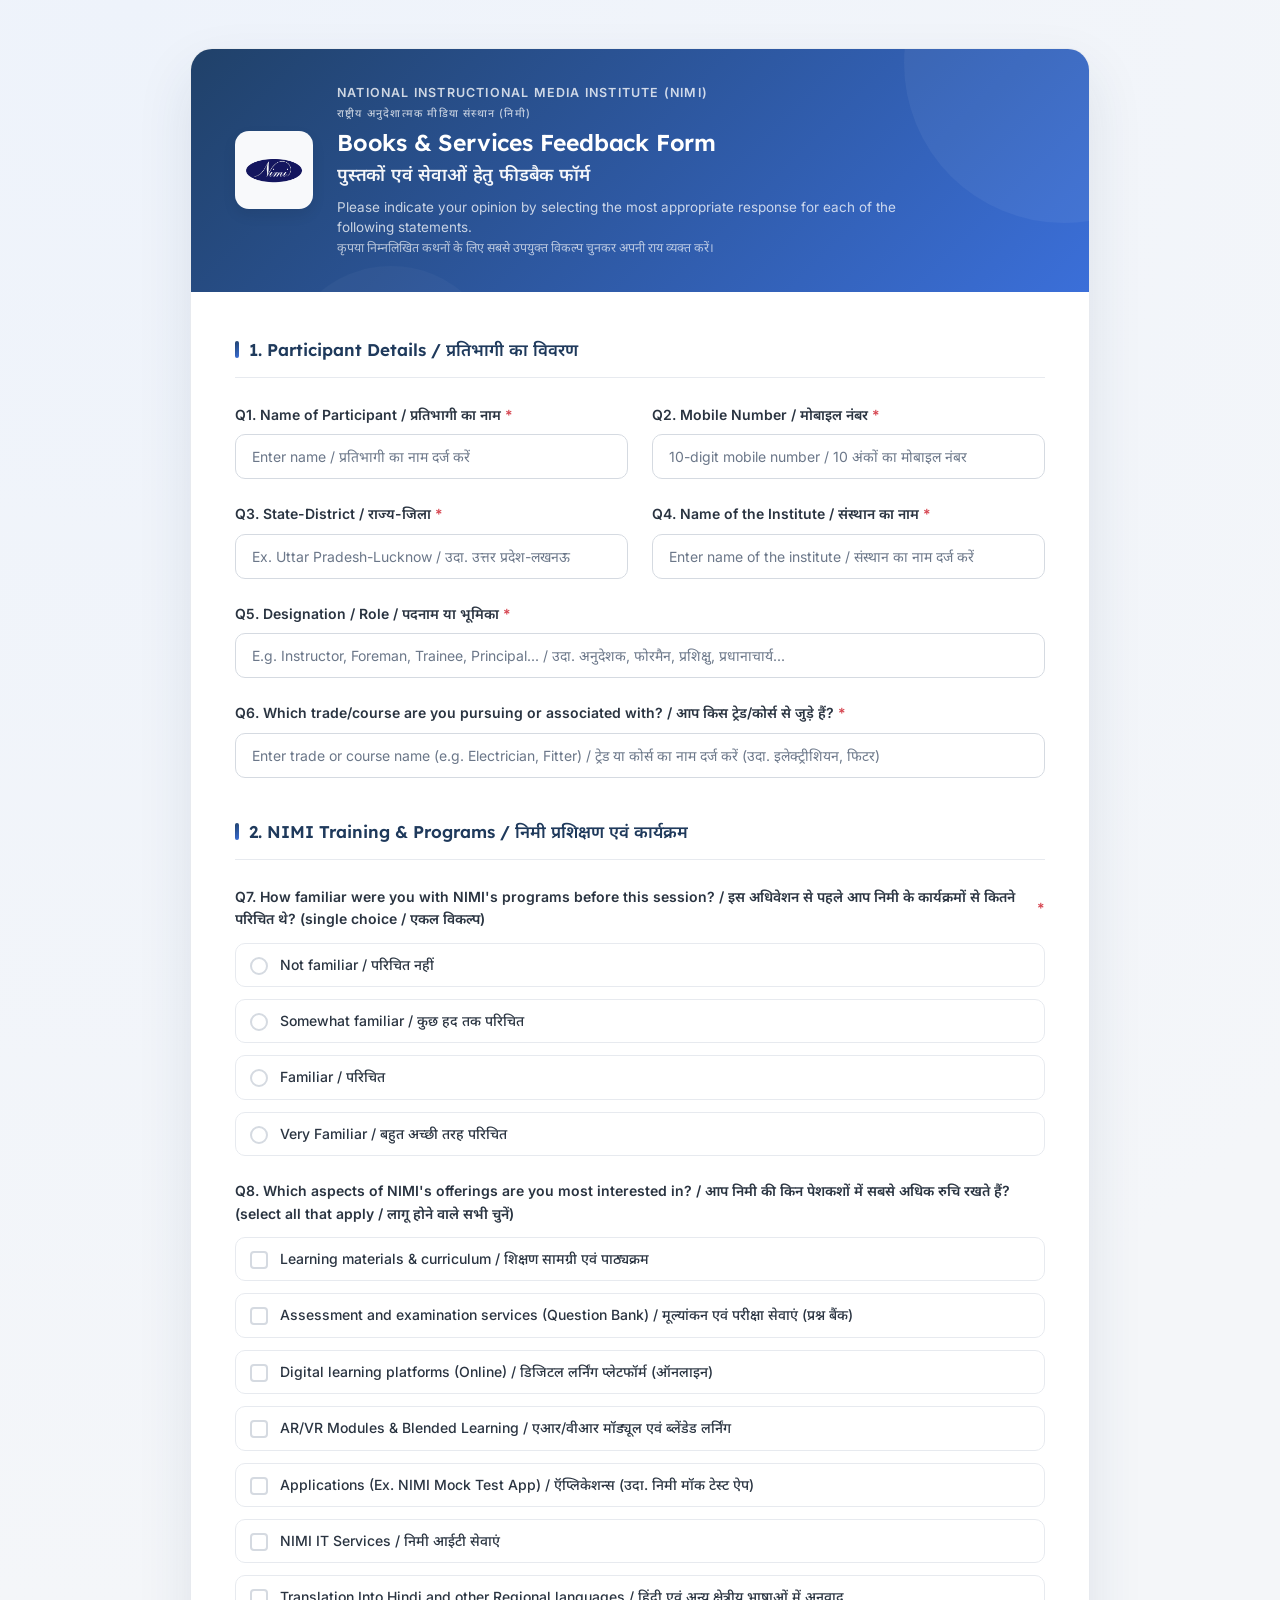
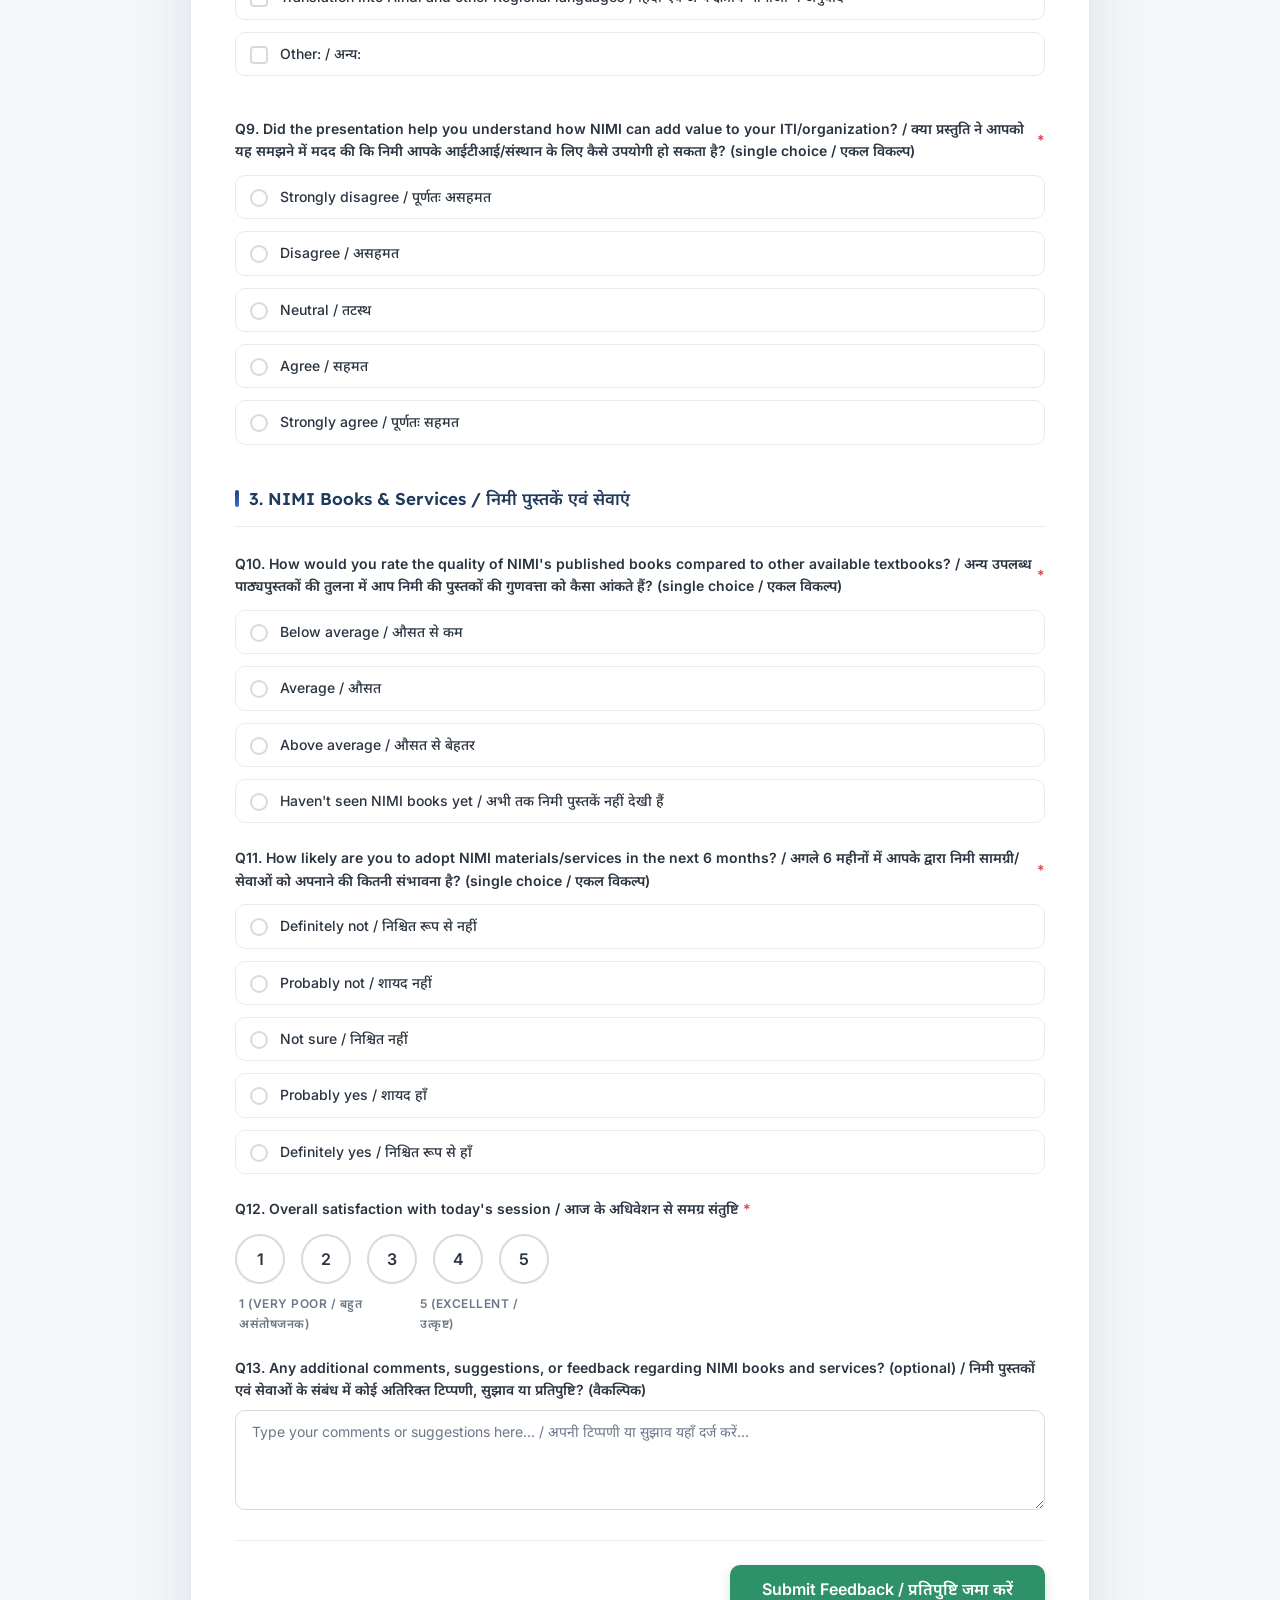
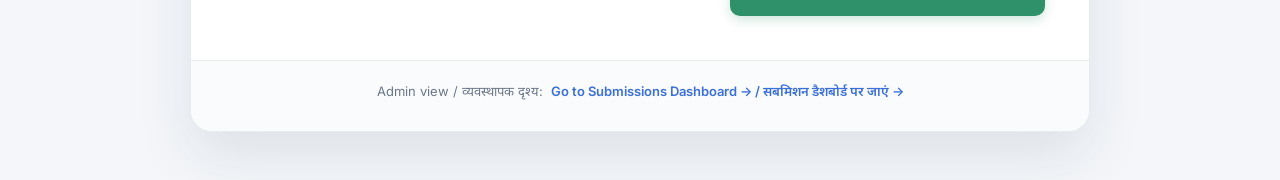
==== commit 45f719be: "Update Hindi translation: replace 'सत्र' with 'अधिवेशन'" ====
--- a/index.html
+++ b/index.html
@@ -117,7 +117,7 @@
           <!-- Q7. Familiarity with NIMI -->
           <div class="form-group col-12">
             <label class="form-label">
-              Q7. How familiar were you with NIMI's programs before this session? / इस सत्र से पहले आप निमी के कार्यक्रमों से कितने परिचित थे? (single choice / एकल विकल्प) <span class="required-star">*</span>
+              Q7. How familiar were you with NIMI's programs before this session? / इस अधिवेशन से पहले आप निमी के कार्यक्रमों से कितने परिचित थे? (single choice / एकल विकल्प) <span class="required-star">*</span>
             </label>
             <div class="options-list">
               <label class="option-item">
@@ -282,7 +282,7 @@
           <!-- Q12. Overall Satisfaction (1-5 Rating) -->
           <div class="form-group col-12">
             <label class="form-label">
-              Q12. Overall satisfaction with today's session / आज के सत्र से समग्र संतुष्टि <span class="required-star">*</span>
+              Q12. Overall satisfaction with today's session / आज के अधिवेशन से समग्र संतुष्टि <span class="required-star">*</span>
             </label>
             <div class="rating-scale-container">
               <div class="rating-scale">
